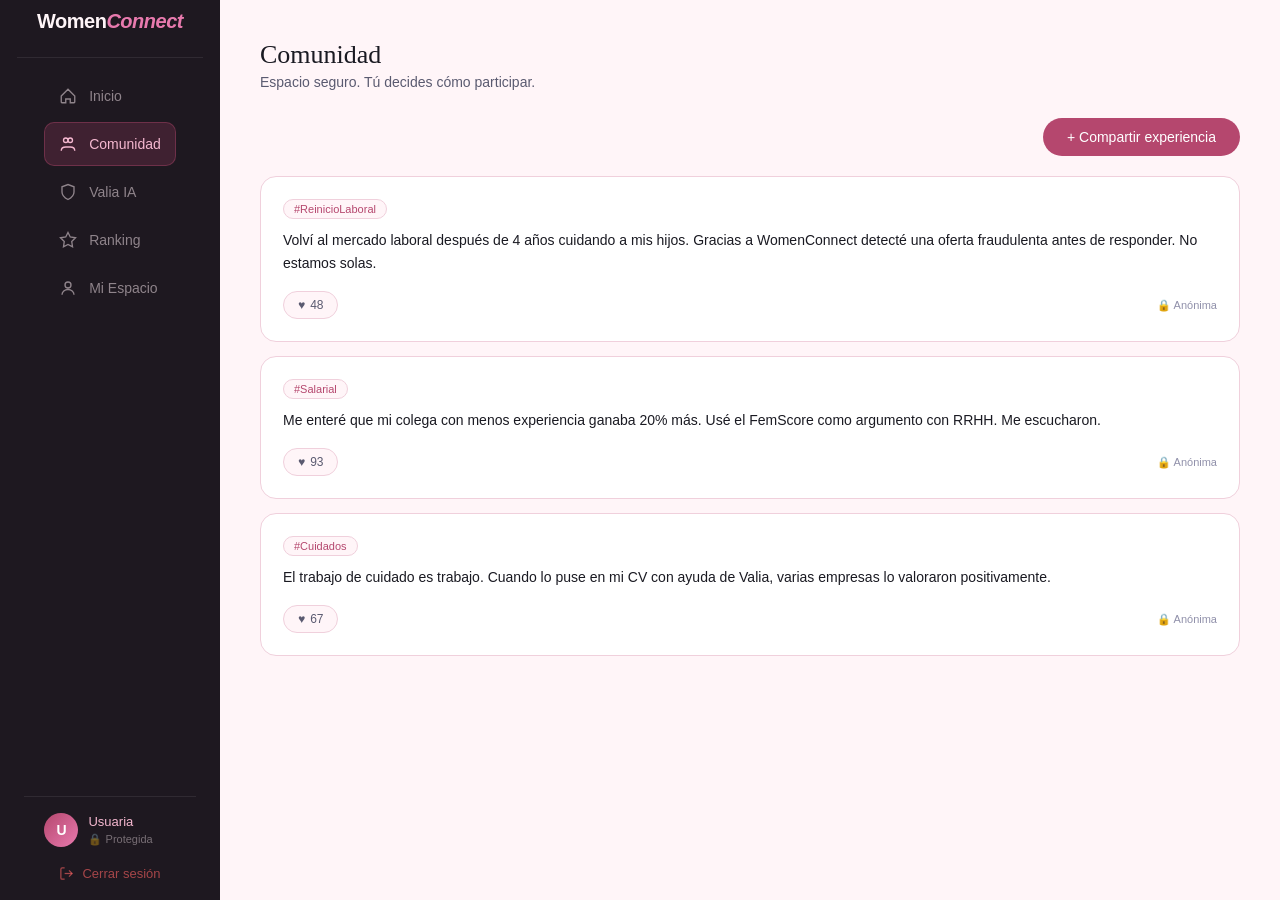
==== community.html @ b3ead6d2 "Uniendo todo" ====
<!DOCTYPE html>
<html lang="es">
<head>
  <meta charset="UTF-8">
  <meta name="viewport" content="width=device-width, initial-scale=1.0">
  <title>WomenConnect — Comunidad</title>
  <link rel="stylesheet" href="css/styles.css">
  <link rel="stylesheet" href="css/community.css">
</head>
<body>

  <div class="topbar">
    <div class="topbar-logo">Women<em>Connect</em></div>
    <button class="btn-menu" onclick="abrirMenu()">
      <svg width="22" height="22" viewBox="0 0 24 24" fill="none" stroke="currentColor" stroke-width="2">
        <line x1="3" y1="6" x2="21" y2="6"/><line x1="3" y1="12" x2="21" y2="12"/><line x1="3" y1="18" x2="21" y2="18"/>
      </svg>
    </button>
  </div>

  <div class="menu-movil" id="menu-movil">
    <nav>
      <a href="home.html" class="nav-link"><svg width="20" height="20" viewBox="0 0 24 24" fill="none" stroke="currentColor" stroke-width="1.8"><path d="M3 12L12 3L21 12V20a1 1 0 0 1-1 1h-5v-5H9v5H4a1 1 0 0 1-1-1V12z"/></svg>Inicio</a>
      <a href="community.html" class="nav-link activo"><svg width="20" height="20" viewBox="0 0 24 24" fill="none" stroke="currentColor" stroke-width="1.8"><circle cx="9" cy="7" r="3"/><circle cx="15" cy="7" r="3"/><path d="M3 21c0-3 2.7-5 6-5h6c3.3 0 6 2 6 5"/></svg>Comunidad</a>
      <a href="valia.html" class="nav-link"><svg width="20" height="20" viewBox="0 0 24 24" fill="none" stroke="currentColor" stroke-width="1.8"><path d="M12 22s8-4 8-10V5l-8-3-8 3v7c0 6 8 10 8 10z"/></svg>Valia IA</a>
      <a href="ranking.html" class="nav-link"><svg width="20" height="20" viewBox="0 0 24 24" fill="none" stroke="currentColor" stroke-width="1.8"><path d="M12 2l3 6 7 1-5 5 1 7-6-3-6 3 1-7-5-5 7-1z"/></svg>Ranking</a>
      <a href="profile.html" class="nav-link"><svg width="20" height="20" viewBox="0 0 24 24" fill="none" stroke="currentColor" stroke-width="1.8"><circle cx="12" cy="8" r="4"/><path d="M4 21c0-4 3.6-7 8-7s8 3 8 7"/></svg>Mi Espacio</a>
      <a href="index.html" class="btn-salir" style="text-decoration: none;">
        <svg width="15" height="15" viewBox="0 0 24 24" fill="none" stroke="currentColor" stroke-width="2"><path d="M9 21H5a2 2 0 0 1-2-2V5a2 2 0 0 1 2-2h4"/><polyline points="16 17 21 12 16 7"/><line x1="21" y1="12" x2="9" y2="12"/></svg>
        Cerrar sesión
      </a>
    </nav>
  </div>

  <div class="layout">
    <aside class="sidebar">
      <div class="sidebar-logo"><span>Women<em>Connect</em></span></div>
      <nav>
        <a href="home.html" class="nav-link"><svg viewBox="0 0 24 24" fill="none" stroke="currentColor" stroke-width="1.8"><path d="M3 12L12 3L21 12V20a1 1 0 0 1-1 1h-5v-5H9v5H4a1 1 0 0 1-1-1V12z"/></svg>Inicio</a>
        <a href="community.html" class="nav-link activo"><svg viewBox="0 0 24 24" fill="none" stroke="currentColor" stroke-width="1.8"><circle cx="9" cy="7" r="3"/><circle cx="15" cy="7" r="3"/><path d="M3 21c0-3 2.7-5 6-5h6c3.3 0 6 2 6 5"/></svg>Comunidad</a>
        <a href="valia.html" class="nav-link"><svg viewBox="0 0 24 24" fill="none" stroke="currentColor" stroke-width="1.8"><path d="M12 22s8-4 8-10V5l-8-3-8 3v7c0 6 8 10 8 10z"/></svg>Valia IA</a>
        <a href="ranking.html" class="nav-link"><svg viewBox="0 0 24 24" fill="none" stroke="currentColor" stroke-width="1.8"><path d="M12 2l3 6 7 1-5 5 1 7-6-3-6 3 1-7-5-5 7-1z"/></svg>Ranking</a>
        <a href="profile.html" class="nav-link"><svg viewBox="0 0 24 24" fill="none" stroke="currentColor" stroke-width="1.8"><circle cx="12" cy="8" r="4"/><path d="M4 21c0-4 3.6-7 8-7s8 3 8 7"/></svg>Mi Espacio</a>
      </nav>
      <div class="sidebar-footer">
        <div class="sidebar-usuario">
          <div class="avatar" id="avatar-letra">U</div>
          <div class="usuario-info"><span id="nombre-usuario">Usuaria</span><small>🔒 Protegida</small></div>
        </div>
        <a href="index.html" class="btn-salir" style="text-decoration: none;">
          <svg width="15" height="15" viewBox="0 0 24 24" fill="none" stroke="currentColor" stroke-width="2"><path d="M9 21H5a2 2 0 0 1-2-2V5a2 2 0 0 1 2-2h4"/><polyline points="16 17 21 12 16 7"/><line x1="21" y1="12" x2="9" y2="12"/></svg>
          Cerrar sesión
         </a>
      </div>
    </aside>

    <main class="contenido animar">
      <div class="main-container">
        <div class="pagina-titulo">
          <h1>Comunidad</h1>
          <p>Espacio seguro. Tú decides cómo participar.</p>
        </div>

        <div class="post-actions">
          <button class="btn-principal" onclick="abrirModal('modal-publicar')">
            + Compartir experiencia
          </button>
        </div>

    <!-- FEED DE POSTS -->
      <div id="feed">

        <div class="post">
          <span class="badge">#ReinicioLaboral</span>
          <p class="post-texto">Volví al mercado laboral después de 4 años cuidando a mis hijos. Gracias a WomenConnect detecté una oferta fraudulenta antes de responder. No estamos solas.</p>
          <div class="post-pie">
            <div class="post-reacciones">
              <button class="btn-reaccion" id="like-1" onclick="darLike('1')">
                ♥ <span id="contador-1">48</span>
              </button>
            </div>
            <span class="anon-label">🔒 Anónima</span>
          </div>
        </div>

        <div class="post">
          <span class="badge">#Salarial</span>
          <p class="post-texto">Me enteré que mi colega con menos experiencia ganaba 20% más. Usé el FemScore como argumento con RRHH. Me escucharon.</p>
          <div class="post-pie">
            <div class="post-reacciones">
              <button class="btn-reaccion" id="like-2" onclick="darLike('2')">
                ♥ <span id="contador-2">93</span>
              </button>
            </div>
            <span class="anon-label">🔒 Anónima</span>
          </div>
        </div>

        <div class="post">
          <span class="badge">#Cuidados</span>
          <p class="post-texto">El trabajo de cuidado es trabajo. Cuando lo puse en mi CV con ayuda de Valia, varias empresas lo valoraron positivamente.</p>
          <div class="post-pie">
            <div class="post-reacciones">
              <button class="btn-reaccion" id="like-3" onclick="darLike('3')">
                ♥ <span id="contador-3">67</span>
              </button>
            </div>
            <span class="anon-label">🔒 Anónima</span>
          </div>
        </div>

      </div><!-- /feed -->
      </div>
    </main>
  </div>

  <div class="modal-fondo" id="modal-publicar">
    <div class="modal-caja">
      <div class="modal-titulo">Compartir experiencia</div>
      <label class="campo-label">Etiqueta</label>
      <div class="tag-selector">
        <button class="btn-tag" onclick="seleccionarEtiqueta(this)">#ReinicioLaboral</button>
        <button class="btn-tag" onclick="seleccionarEtiqueta(this)">#Salarial</button>
        <button class="btn-tag" onclick="seleccionarEtiqueta(this)">#Cuidados</button>
        <button class="btn-tag" onclick="seleccionarEtiqueta(this)">#PrimerEmpleo</button>
      </div>

      <label class="campo-label">Tu experiencia</label>
      <textarea class="campo-textarea" id="texto-post" placeholder="Escribe tu experiencia aquí..."></textarea>
      <p class="privacy-note">🔒 Tu publicación será completamente anónima.</p>

      <button class="btn-principal full-width" onclick="publicarPost()">Publicar</button>
      <button class="btn-cancelar" onclick="cerrarModal('modal-publicar')">Cancelar</button>
    </div>
  </div>

  <div id="toast"></div>
  <script src="js/main.js"></script>
  <script src="js/community.js"></script>
</body>
</html>
---- css/styles.css ----
/* =============================================
   WomenConnect — styles.css
   CSS compartido por todas las páginas
   ============================================= */

/* ---------- VARIABLES DE COLOR ---------- */
:root {
  --rosa-claro:    #FFF5F8;
  --rosa-suave:    #F5B8D0;
  --rosa-medio:    #E87AAE;
  --rosa-fuerte:   #B5476E;
  --rosa-oscuro:   #8C2E52;

  --fondo:         #FFF5F8;
  --blanco:        #FFFFFF;
  --borde:         #F0D0DC;
  --borde-fuerte:  #E0A0BC;

  --texto:         #1A1A22;
  --texto-gris:    #5A5A70;
  --texto-muted:   #9090AA;

  --sidebar-fondo: #1E1820;
  --card-oscura:   #2A2030;

  --verde:         #1A9E6A;
  --verde-fondo:   #E8F7F0;
  --amarillo:      #C47F1A;
  --rojo:          #C83050;
  --rojo-fondo:    #FDE8EC;

  --radio:         16px;
  --radio-sm:      10px;
  --sombra:        0 2px 12px rgba(181,71,110,0.10);
  --transicion:    all 0.25s ease;
}

/* ---------- RESET BÁSICO ---------- */
* {
  margin: 0;
  padding: 0;
  box-sizing: border-box;
}

body {
  font-family: 'Segoe UI', Arial, sans-serif;
  background: var(--fondo);
  color: var(--texto);
  min-height: 100vh;
}

a {
  text-decoration: none;
  color: inherit;
}

button {
  cursor: pointer;
  font-family: inherit;
}

/* ---------- LAYOUT PRINCIPAL (sidebar + contenido) ---------- */
.layout {
  display: flex;
  min-height: 100vh;
}

/* ---------- SIDEBAR ---------- */
.sidebar {
  width: 220px;
  background: var(--sidebar-fondo);
  display: flex;
  flex-direction: column;
  padding: 24px 0;
  position: fixed;
  top: 0;
  left: 0;
  height: 100vh;
  z-index: 100;
}

.sidebar-logo {
  padding: 0 20px 24px 20px;
  border-bottom: 1px solid rgba(255,255,255,0.08);
  margin-bottom: 16px;
}

.sidebar-logo span {
  font-size: 20px;
  font-weight: 700;
  color: #FFF5F8;
  letter-spacing: -0.5px;
}

.sidebar-logo span em {
  color: var(--rosa-medio);
  font-style: italic;
}

.sidebar nav {
  flex: 1;
  display: flex;
  flex-direction: column;
  gap: 4px;
  padding: 0 12px;
}

.nav-link {
  display: flex;
  align-items: center;
  gap: 12px;
  padding: 12px 14px;
  border-radius: var(--radio-sm);
  color: rgba(255,240,245,0.5);
  font-size: 14px;
  font-weight: 500;
  transition: var(--transicion);
  border: 1px solid transparent;
}

.nav-link:hover {
  background: rgba(255,255,255,0.07);
  color: rgba(255,240,245,0.9);
}

.nav-link.activo {
  background: rgba(181,71,110,0.22);
  border-color: rgba(181,71,110,0.4);
  color: var(--rosa-suave);
}

.nav-link svg {
  width: 18px;
  height: 18px;
  flex-shrink: 0;
}

.sidebar-footer {
  padding: 16px 20px 0 20px;
  border-top: 1px solid rgba(255,255,255,0.08);
  margin-top: 16px;
}

.sidebar-usuario {
  display: flex;
  align-items: center;
  gap: 10px;
}

.avatar {
  width: 34px;
  height: 34px;
  border-radius: 50%;
  background: linear-gradient(135deg, var(--rosa-fuerte), var(--rosa-medio));
  display: flex;
  align-items: center;
  justify-content: center;
  font-size: 14px;
  font-weight: 700;
  color: white;
  flex-shrink: 0;
}

.usuario-info span {
  display: block;
  font-size: 13px;
  font-weight: 500;
  color: var(--rosa-suave);
}

.usuario-info small {
  font-size: 11px;
  color: rgba(255,240,245,0.4);
}

.btn-salir {
  display: flex;
  align-items: center;
  gap: 8px;
  margin-top: 10px;
  padding: 8px 14px;
  border-radius: var(--radio-sm);
  background: none;
  border: 1px solid transparent;
  color: rgba(255,100,100,0.6);
  font-size: 13px;
  width: 100%;
  transition: var(--transicion);
}

.btn-salir:hover {
  background: rgba(255,100,100,0.1);
  border-color: rgba(255,100,100,0.3);
}

/* ---------- CONTENIDO PRINCIPAL ---------- */
.contenido {
  margin-left: 220px; /* Ancho de tu sidebar */
  flex: 1;
  padding: 40px;
  width: calc(100% - 220px); /* Asegura que ocupe el resto del ancho */
  max-width: 1200px; /* Aumentamos el límite para que respire mejor */
  margin-right: auto; /* Centra el bloque si la pantalla es gigante */
}

/* ---------- TOPBAR (barra de arriba en móvil) ---------- */
.topbar {
  display: none;
  position: fixed;
  top: 0;
  left: 0;
  right: 0;
  height: 56px;
  background: var(--blanco);
  border-bottom: 1px solid var(--borde);
  align-items: center;
  justify-content: space-between;
  padding: 0 16px;
  z-index: 200;
}

/* --- Estilo Simplificado del Logo --- */

/* --- Arreglo para que el logo no se ensanche en PC --- */
/* Estilo simple para el logo */
/* --- ESTILO DE LOGO SIMPLIFICADO Y CENTRADO (SIN IMPORANT) --- */

/* 1. Ajuste del contenedor padre (Sidebar) */
.sidebar {
    /* Aseguramos que el sidebar no tenga un padding que asfixie al logo */
    padding: 10px ; 
    display: flex;
    flex-direction: column;
    align-items: center; /* Esto ayuda a centrar todo el contenido */
}

/* Una sola orden para agrandar el logo sin que se deforme */
.sidebar img {
    width: 180px ; /* Cámbialo a 250px si lo quieres más grande aún */
    height: auto ;  /* Mantiene la forma perfecta */
    margin: 0 auto 30px auto; 
    display: block;
}

/* 2. Imagen de la Topbar (Menú móvil) */
.topbar-logo img {
    height: 35px; 
    width: auto;
    display: block;
    margin: 0 auto;
}


.btn-menu {
  background: none;
  border: none;
  padding: 6px;
  color: var(--texto-gris);
}

/* ---------- MENÚ MÓVIL (se muestra cuando se abre) ---------- */
.menu-movil {
  display: none;
  position: fixed;
  top: 56px;
  left: 0;
  right: 0;
  bottom: 0;
  background: var(--sidebar-fondo);
  z-index: 150;
  padding: 20px 16px;
  flex-direction: column;
  gap: 8px;
}

.menu-movil.abierto {
  display: flex;
}

/* ---------- TÍTULO DE PÁGINA ---------- */
.pagina-titulo {
  margin-bottom: 28px;
}

.pagina-titulo h1 {
  font-size: 26px;
  font-weight: 400;
  color: var(--texto);
  font-family: Georgia, serif;
  margin-bottom: 4px;
}

.pagina-titulo h1 em {
  font-style: italic;
  color: var(--rosa-fuerte);
}

.pagina-titulo p {
  font-size: 14px;
  color: var(--texto-gris);
}

/* ---------- BOTONES ---------- */
.btn-principal {
  background: var(--rosa-fuerte);
  color: white;
  border: none;
  border-radius: 50px;
  padding: 11px 24px;
  font-size: 14px;
  font-weight: 500;
  display: inline-flex;
  align-items: center;
  gap: 8px;
  transition: var(--transicion);
}

.btn-principal:hover {
  background: var(--rosa-medio);
  box-shadow: 0 4px 16px rgba(181,71,110,0.3);
}

.btn-outline {
  background: white;
  color: var(--rosa-fuerte);
  border: 1.5px solid var(--rosa-fuerte);
  border-radius: 50px;
  padding: 10px 22px;
  font-size: 14px;
  transition: var(--transicion);
}

.btn-outline:hover {
  background: var(--rosa-fuerte);
  color: white;
}

/* ---------- CARDS ---------- */
.card {
  background: var(--blanco);
  border: 1px solid var(--borde);
  border-radius: var(--radio);
  padding: 22px;
  transition: var(--transicion);
}

.card:hover {
  border-color: var(--borde-fuerte);
  box-shadow: var(--sombra);
}

/* ---------- CARD HÉROE (oscura) ---------- */
.card-hero {
  background: linear-gradient(135deg, var(--rosa-oscuro), var(--card-oscura));
  border-radius: var(--radio);
  padding: 36px;
  margin-bottom: 28px;
  color: white;
  position: relative;
  overflow: hidden;
}

.card-hero h2 {
  font-family: Georgia, serif;
  font-size: 26px;
  font-weight: 300;
  line-height: 1.3;
  margin-bottom: 10px;
  color: #FFF5F8;
}

.card-hero h2 strong {
  font-weight: 700;
  color: var(--rosa-suave);
}

.card-hero p {
  font-size: 14px;
  color: rgba(255,240,245,0.6);
  margin-bottom: 24px;
}

.hero-botones {
  display: flex;
  gap: 12px;
  flex-wrap: wrap;
}

.btn-hero {
  background: var(--rosa-fuerte);
  color: white;
  border: none;
  border-radius: 50px;
  padding: 12px 24px;
  font-size: 14px;
  font-weight: 500;
  display: inline-flex;
  align-items: center;
  gap: 8px;
  transition: var(--transicion);
}

.btn-hero:hover {
  background: var(--rosa-medio);
}

.btn-hero-outline {
  background: transparent;
  color: rgba(255,240,245,0.8);
  border: 1px solid rgba(255,240,245,0.3);
  border-radius: 50px;
  padding: 12px 24px;
  font-size: 14px;
  transition: var(--transicion);
}

.btn-hero-outline:hover {
  background: rgba(255,255,255,0.1);
}

/* ---------- GRILLAS ---------- */
.grid-2 {
  display: grid;
  grid-template-columns: 1fr 1fr;
  gap: 16px;
}

.grid-3 {
  display: grid;
  grid-template-columns: 1fr 1fr 1fr;
  gap: 16px;
}

/* ---------- BADGE / ETIQUETA ---------- */
.badge {
  display: inline-block;
  background: var(--rosa-claro);
  color: var(--rosa-fuerte);
  border: 1px solid var(--borde);
  font-size: 11px;
  font-weight: 500;
  padding: 3px 10px;
  border-radius: 50px;
  margin-bottom: 10px;
}

/* ---------- POSTS DE COMUNIDAD ---------- */
.post {
  background: var(--blanco);
  border: 1px solid var(--borde);
  border-radius: var(--radio);
  padding: 22px;
  margin-bottom: 14px;
  transition: var(--transicion);
}

.post:hover {
  border-color: var(--borde-fuerte);
  box-shadow: var(--sombra);
}

.post-texto {
  font-size: 14px;
  color: var(--texto);
  line-height: 1.65;
  margin-bottom: 16px;
}

.post-pie {
  display: flex;
  justify-content: space-between;
  align-items: center;
  flex-wrap: wrap;
  gap: 8px;
}

.post-reacciones {
  display: flex;
  gap: 8px;
}

.btn-reaccion {
  display: flex;
  align-items: center;
  gap: 5px;
  font-size: 12px;
  color: var(--texto-gris);
  background: var(--rosa-claro);
  border: 1px solid var(--borde);
  border-radius: 50px;
  padding: 6px 14px;
  transition: var(--transicion);
}

.btn-reaccion:hover {
  background: var(--rosa-suave);
  border-color: var(--borde-fuerte);
}

.btn-reaccion.liked {
  background: var(--rosa-suave);
  border-color: var(--rosa-fuerte);
  color: var(--rosa-oscuro);
}

.anon-label {
  font-size: 11px;
  color: var(--texto-muted);
}

/* ---------- EMPRESA CARD ---------- */
.empresa-card {
  background: var(--blanco);
  border: 1px solid var(--borde);
  border-radius: var(--radio);
  padding: 20px 24px;
  margin-bottom: 12px;
  display: flex;
  align-items: center;
  justify-content: space-between;
  gap: 16px;
  cursor: pointer;
  transition: var(--transicion);
  text-decoration: none;
  color: inherit;
}

.empresa-card:hover {
  border-color: var(--borde-fuerte);
  background: var(--rosa-claro);
  box-shadow: var(--sombra);
}

.empresa-nombre {
  font-size: 16px;
  font-weight: 500;
  color: var(--texto);
  margin-bottom: 3px;
}

.empresa-sector {
  font-size: 12px;
  color: var(--texto-muted);
  margin-bottom: 8px;
}

.empresa-pills {
  display: flex;
  gap: 6px;
  flex-wrap: wrap;
}

.pill {
  background: var(--rosa-claro);
  border: 1px solid var(--borde);
  border-radius: 50px;
  padding: 3px 10px;
  font-size: 11px;
  color: var(--texto-gris);
}

.femscore {
  text-align: right;
  flex-shrink: 0;
}

.femscore-numero {
  font-family: Georgia, serif;
  font-size: 36px;
  font-weight: 300;
  line-height: 1;
}

.femscore-label {
  font-size: 9px;
  font-weight: 700;
  letter-spacing: 1px;
  text-transform: uppercase;
  margin-top: 2px;
}

.score-alto .femscore-numero,
.score-alto .femscore-label { color: var(--verde); }

.score-medio .femscore-numero,
.score-medio .femscore-label { color: var(--amarillo); }

.score-bajo .femscore-numero,
.score-bajo .femscore-label { color: var(--rojo); }

/* ---------- MI ESPACIO ---------- */
.mini-item {
  background: var(--blanco);
  border: 1px solid var(--borde);
  border-radius: var(--radio-sm);
  padding: 14px 16px;
  margin-bottom: 8px;
  display: flex;
  align-items: center;
  justify-content: space-between;
  cursor: pointer;
  transition: var(--transicion);
}

.mini-item:hover {
  border-color: var(--borde-fuerte);
  background: var(--rosa-claro);
}

.mini-item-izq {
  display: flex;
  align-items: center;
  gap: 12px;
}

.mini-icono {
  width: 36px;
  height: 36px;
  border-radius: 10px;
  background: var(--rosa-claro);
  display: flex;
  align-items: center;
  justify-content: center;
  font-size: 16px;
  flex-shrink: 0;
}

.mini-titulo {
  font-size: 14px;
  font-weight: 400;
  color: var(--texto);
}

.mini-sub {
  font-size: 12px;
  color: var(--texto-muted);
  margin-top: 2px;
}

.seccion-titulo {
  font-size: 14px;
  font-weight: 600;
  color: var(--texto);
  margin-bottom: 12px;
  margin-top: 24px;
}

/* ---------- TOAST (notificación) ---------- */
#toast {
  position: fixed;
  bottom: 28px;
  left: 50%;
  transform: translateX(-50%) translateY(10px);
  background: var(--sidebar-fondo);
  color: #FFF0F5;
  padding: 12px 24px;
  border-radius: 50px;
  font-size: 13px;
  opacity: 0;
  transition: all 0.3s;
  z-index: 9999;
  pointer-events: none;
  white-space: nowrap;
}

/* ---------- MODAL ---------- */
.modal-fondo {
  position: fixed;
  inset: 0;
  background: rgba(140,46,82,0.25);
  backdrop-filter: blur(6px);
  z-index: 500;
  display: flex;
  align-items: flex-end;
  justify-content: center;
  opacity: 0;
  pointer-events: none;
  transition: opacity 0.3s;
}

.modal-fondo.abierto {
  opacity: 1;
  pointer-events: all;
}

.modal-caja {
  background: var(--blanco);
  border-radius: var(--radio) var(--radio) 0 0;
  border-top: 3px solid var(--rosa-fuerte);
  padding: 28px;
  width: 100%;
  max-width: 500px;
  max-height: 80vh;
  overflow-y: auto;
  transform: translateY(20px);
  transition: transform 0.3s;
}

.modal-fondo.abierto .modal-caja {
  transform: translateY(0);
}

.modal-titulo {
  font-family: Georgia, serif;
  font-size: 20px;
  font-weight: 400;
  margin-bottom: 20px;
  color: var(--texto);
}

.campo-label {
  display: block;
  font-size: 12px;
  font-weight: 500;
  color: var(--texto-gris);
  margin-bottom: 6px;
  letter-spacing: 0.3px;
}

.campo-input,
.campo-textarea {
  width: 100%;
  background: var(--rosa-claro);
  border: 1.5px solid var(--borde);
  border-radius: var(--radio-sm);
  padding: 12px 16px;
  font-size: 14px;
  font-family: inherit;
  color: var(--texto);
  outline: none;
  transition: var(--transicion);
  margin-bottom: 16px;
}

.campo-input:focus,
.campo-textarea:focus {
  border-color: var(--rosa-fuerte);
  box-shadow: 0 0 0 3px rgba(181,71,110,0.1);
  background: white;
}

.campo-textarea {
  resize: vertical;
  min-height: 90px;
}

/* ---------- ANIMACIÓN ENTRADA ---------- */
@keyframes entrar {
  from { opacity: 0; transform: translateY(14px); }
  to   { opacity: 1; transform: translateY(0); }
}

.animar {
  animation: entrar 0.3s ease;
}

/* =============================================
   RESPONSIVE — @media queries
   ============================================= */

/* Tablet (menos de 900px) */
@media (max-width: 900px) {
  .grid-3 {
    grid-template-columns: 1fr 1fr;
  }

  .contenido {
    padding: 24px 20px;
  }
}

/* Móvil (menos de 700px) */
@media (max-width: 700px) {
  /* Ocultar sidebar en móvil */
  .sidebar {
    display: none;
  }

  /* Mostrar topbar en móvil */
  .topbar {
    display: flex;
  }

  /* El contenido empieza debajo del topbar */
  .contenido {
    margin-left: 0;
    padding: 80px 16px 24px 16px;
    max-width: 100%;
  }

  /* Grillas en 1 columna */
  .grid-2 {
    grid-template-columns: 1fr;
  }

  .grid-3 {
    grid-template-columns: 1fr;
  }

  /* Card héroe más compacta */
  .card-hero {
    padding: 24px 20px;
  }

  .card-hero h2 {
    font-size: 22px;
  }

  /* Botones del héroe en columna */
  .hero-botones {
    flex-direction: column;
  }

  .btn-hero,
  .btn-hero-outline {
    width: 100%;
    justify-content: center;
    text-align: center;
  }

  /* Empresa card en móvil */
  .empresa-card {
    flex-direction: column;
    align-items: flex-start;
  }

  .femscore {
    align-self: flex-start;
  }

  /* Título de página */
  .pagina-titulo h1 {
    font-size: 22px;
  }
}
---- css/community.css ----
/* css/community.css */
.post-actions {
  display: flex; 
  justify-content: flex-end; 
  margin-bottom: 20px;
}

.tag-selector {
  display: flex;
  gap: 8px;
  flex-wrap: wrap;
  margin-bottom: 16px;
}

.btn-tag {
  background: white;
  color: var(--rosa-fuerte);
  border: 1.5px solid var(--rosa-fuerte);
  border-radius: 50px;
  padding: 5px 14px;
  font-size: 12px;
  transition: var(--transicion);
}

.privacy-note {
  font-size: 12px;
  color: var(--verde);
  margin-bottom: 16px;
}

.full-width {
  width: 100%;
}

.btn-cancelar {
  display: block;
  margin: 12px auto 0;
  background: none;
  border: none;
  color: var(--texto-muted);
  font-size: 13px;
}
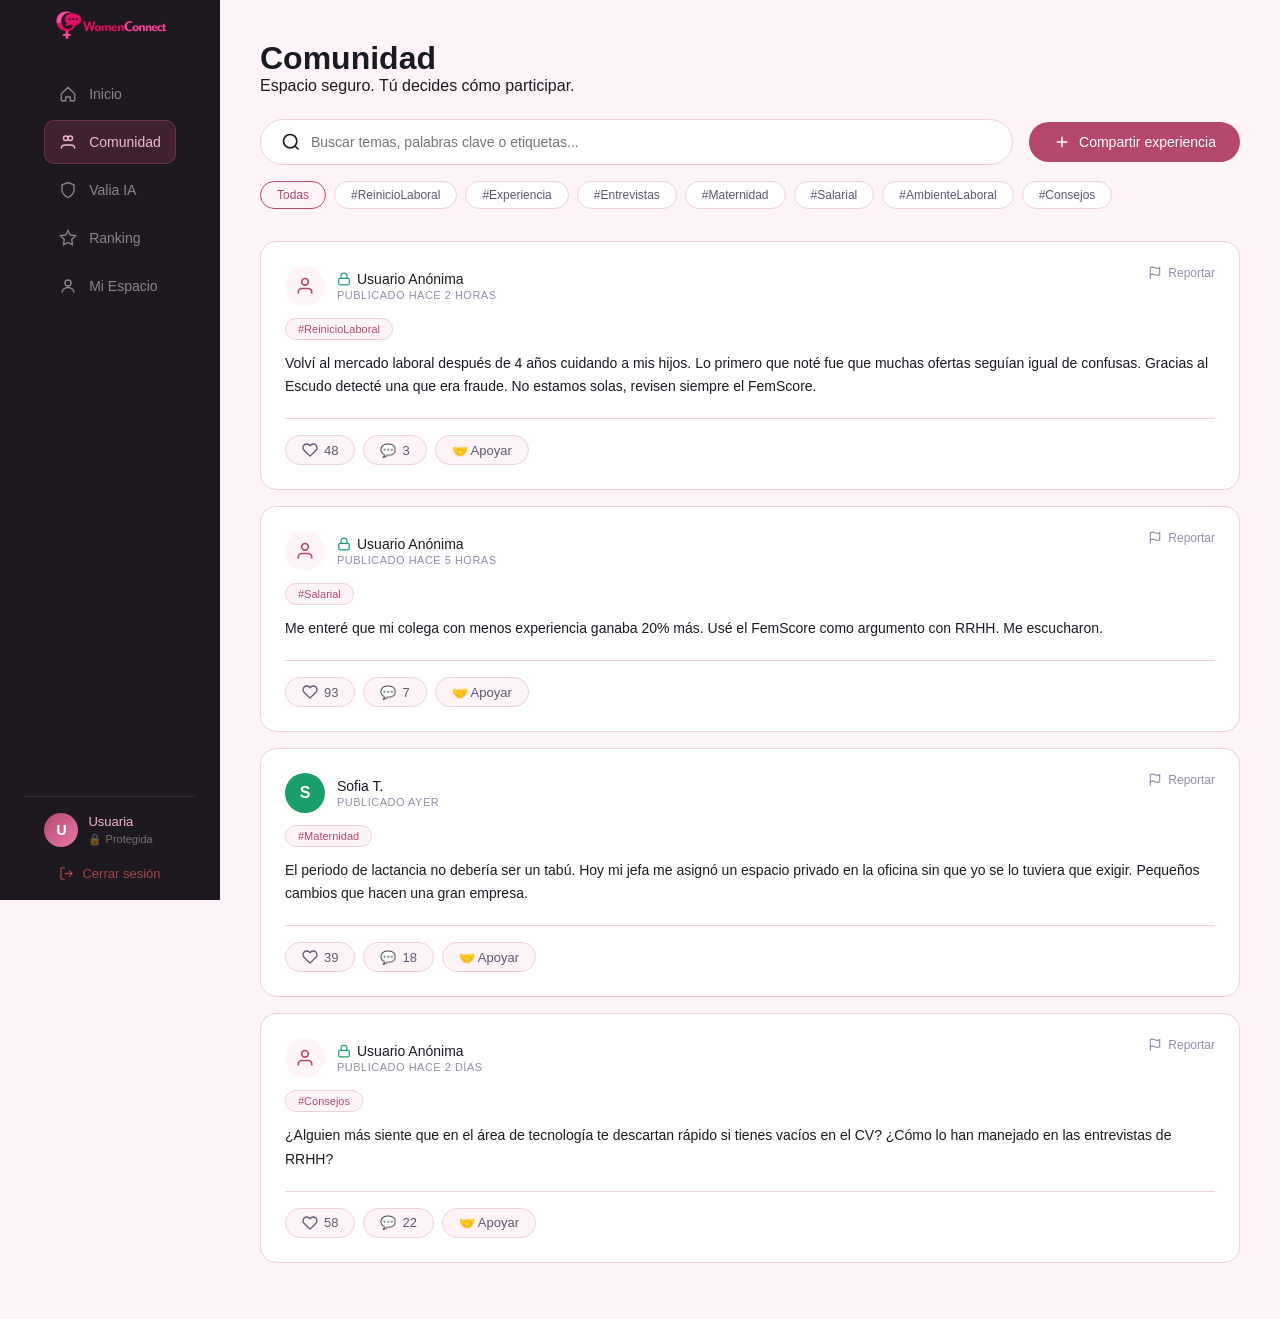
==== commit f7bb5533: "integrado parte Comunidad y Ranking" ====
--- a/community.html
+++ b/community.html
@@ -9,128 +9,361 @@
 </head>
 <body>
 
-  <div class="topbar">
-    <div class="topbar-logo">Women<em>Connect</em></div>
-    <button class="btn-menu" onclick="abrirMenu()">
-      <svg width="22" height="22" viewBox="0 0 24 24" fill="none" stroke="currentColor" stroke-width="2">
-        <line x1="3" y1="6" x2="21" y2="6"/><line x1="3" y1="12" x2="21" y2="12"/><line x1="3" y1="18" x2="21" y2="18"/>
-      </svg>
-    </button>
+  <!-- TOPBAR MÓVIL -->
+<div class="topbar">
+  <div class="topbar-logo">
+  <img src="assets/WomenConnect-logo.png" alt="WomenConnect Logo" style="height: 32px; width: auto; display: block;">
   </div>
-
-  <div class="menu-movil" id="menu-movil">
+  <button class="btn-menu" onclick="abrirMenu()">
+    <svg width="22" height="22" viewBox="0 0 24 24" fill="none" stroke="currentColor" stroke-width="2">
+      <line x1="3" y1="6" x2="21" y2="6"/><line x1="3" y1="12" x2="21" y2="12"/><line x1="3" y1="18" x2="21" y2="18"/>
+    </svg>
+  </button>
+</div>
+
+<div class="menu-movil" id="menu-movil">
+  <nav>
+    <a href="home.html" class="nav-link"><svg width="20" height="20" viewBox="0 0 24 24" fill="none" stroke="currentColor" stroke-width="1.8"><path d="M3 12L12 3L21 12V20a1 1 0 0 1-1 1h-5v-5H9v5H4a1 1 0 0 1-1-1V12z"/></svg>Inicio</a>
+    <a href="community.html" class="nav-link activo"><svg width="20" height="20" viewBox="0 0 24 24" fill="none" stroke="currentColor" stroke-width="1.8"><circle cx="9" cy="7" r="3"/><circle cx="15" cy="7" r="3"/><path d="M3 21c0-3 2.7-5 6-5h6c3.3 0 6 2 6 5"/></svg>Comunidad</a>
+    <a href="valia.html" class="nav-link"><svg width="20" height="20" viewBox="0 0 24 24" fill="none" stroke="currentColor" stroke-width="1.8"><path d="M12 22s8-4 8-10V5l-8-3-8 3v7c0 6 8 10 8 10z"/></svg>Valia IA</a>
+    <a href="ranking.html" class="nav-link"><svg width="20" height="20" viewBox="0 0 24 24" fill="none" stroke="currentColor" stroke-width="1.8"><path d="M12 2l3 6 7 1-5 5 1 7-6-3-6 3 1-7-5-5 7-1z"/></svg>Ranking</a>
+    <a href="profile.html" class="nav-link"><svg width="20" height="20" viewBox="0 0 24 24" fill="none" stroke="currentColor" stroke-width="1.8"><circle cx="12" cy="8" r="4"/><path d="M4 21c0-4 3.6-7 8-7s8 3 8 7"/></svg>Mi Espacio</a>
+    <a href="index.html" class="btn-salir" style="text-decoration: none;">
+      <svg width="15" height="15" viewBox="0 0 24 24" fill="none" stroke="currentColor" stroke-width="2"><path d="M9 21H5a2 2 0 0 1-2-2V5a2 2 0 0 1 2-2h4"/><polyline points="16 17 21 12 16 7"/><line x1="21" y1="12" x2="9" y2="12"/></svg>
+        Cerrar sesión
+    </a>
+  </nav>
+</div>
+
+<div class="layout chat-layout">
+  <aside class="sidebar">
+    <img src="assets/WomenConnect-logo.png" alt="WomenConnect Logo" style="height: 32px; width: auto; display: block;">
     <nav>
-      <a href="home.html" class="nav-link"><svg width="20" height="20" viewBox="0 0 24 24" fill="none" stroke="currentColor" stroke-width="1.8"><path d="M3 12L12 3L21 12V20a1 1 0 0 1-1 1h-5v-5H9v5H4a1 1 0 0 1-1-1V12z"/></svg>Inicio</a>
-      <a href="community.html" class="nav-link activo"><svg width="20" height="20" viewBox="0 0 24 24" fill="none" stroke="currentColor" stroke-width="1.8"><circle cx="9" cy="7" r="3"/><circle cx="15" cy="7" r="3"/><path d="M3 21c0-3 2.7-5 6-5h6c3.3 0 6 2 6 5"/></svg>Comunidad</a>
-      <a href="valia.html" class="nav-link"><svg width="20" height="20" viewBox="0 0 24 24" fill="none" stroke="currentColor" stroke-width="1.8"><path d="M12 22s8-4 8-10V5l-8-3-8 3v7c0 6 8 10 8 10z"/></svg>Valia IA</a>
-      <a href="ranking.html" class="nav-link"><svg width="20" height="20" viewBox="0 0 24 24" fill="none" stroke="currentColor" stroke-width="1.8"><path d="M12 2l3 6 7 1-5 5 1 7-6-3-6 3 1-7-5-5 7-1z"/></svg>Ranking</a>
-      <a href="profile.html" class="nav-link"><svg width="20" height="20" viewBox="0 0 24 24" fill="none" stroke="currentColor" stroke-width="1.8"><circle cx="12" cy="8" r="4"/><path d="M4 21c0-4 3.6-7 8-7s8 3 8 7"/></svg>Mi Espacio</a>
-      <a href="index.html" class="btn-salir" style="text-decoration: none;">
+      <a href="home.html" class="nav-link"><svg viewBox="0 0 24 24" fill="none" stroke="currentColor" stroke-width="1.8"><path d="M3 12L12 3L21 12V20a1 1 0 0 1-1 1h-5v-5H9v5H4a1 1 0 0 1-1-1V12z"/></svg>Inicio</a>
+      <a href="community.html" class="nav-link activo"><svg viewBox="0 0 24 24" fill="none" stroke="currentColor" stroke-width="1.8"><circle cx="9" cy="7" r="3"/><circle cx="15" cy="7" r="3"/><path d="M3 21c0-3 2.7-5 6-5h6c3.3 0 6 2 6 5"/></svg>Comunidad</a>
+      <a href="valia.html" class="nav-link"><svg viewBox="0 0 24 24" fill="none" stroke="currentColor" stroke-width="1.8"><path d="M12 22s8-4 8-10V5l-8-3-8 3v7c0 6 8 10 8 10z"/></svg>Valia IA</a>
+      <a href="ranking.html" class="nav-link"><svg viewBox="0 0 24 24" fill="none" stroke="currentColor" stroke-width="1.8"><path d="M12 2l3 6 7 1-5 5 1 7-6-3-6 3 1-7-5-5 7-1z"/></svg>Ranking</a>
+      <a href="profile.html" class="nav-link"><svg viewBox="0 0 24 24" fill="none" stroke="currentColor" stroke-width="1.8"><circle cx="12" cy="8" r="4"/><path d="M4 21c0-4 3.6-7 8-7s8 3 8 7"/></svg>Mi Espacio</a>
+    </nav>
+    <div class="sidebar-footer">
+      <div class="sidebar-usuario">
+        <div class="avatar" id="avatar-letra">U</div>
+        <div class="usuario-info"><span id="nombre-usuario">Usuaria</span><small>🔒 Protegida</small></div>
+      </div>
+        <a href="index.html" class="btn-salir" style="text-decoration: none;">
         <svg width="15" height="15" viewBox="0 0 24 24" fill="none" stroke="currentColor" stroke-width="2"><path d="M9 21H5a2 2 0 0 1-2-2V5a2 2 0 0 1 2-2h4"/><polyline points="16 17 21 12 16 7"/><line x1="21" y1="12" x2="9" y2="12"/></svg>
-        Cerrar sesión
-      </a>
-    </nav>
-  </div>
-
-  <div class="layout">
-    <aside class="sidebar">
-      <div class="sidebar-logo"><span>Women<em>Connect</em></span></div>
-      <nav>
-        <a href="home.html" class="nav-link"><svg viewBox="0 0 24 24" fill="none" stroke="currentColor" stroke-width="1.8"><path d="M3 12L12 3L21 12V20a1 1 0 0 1-1 1h-5v-5H9v5H4a1 1 0 0 1-1-1V12z"/></svg>Inicio</a>
-        <a href="community.html" class="nav-link activo"><svg viewBox="0 0 24 24" fill="none" stroke="currentColor" stroke-width="1.8"><circle cx="9" cy="7" r="3"/><circle cx="15" cy="7" r="3"/><path d="M3 21c0-3 2.7-5 6-5h6c3.3 0 6 2 6 5"/></svg>Comunidad</a>
-        <a href="valia.html" class="nav-link"><svg viewBox="0 0 24 24" fill="none" stroke="currentColor" stroke-width="1.8"><path d="M12 22s8-4 8-10V5l-8-3-8 3v7c0 6 8 10 8 10z"/></svg>Valia IA</a>
-        <a href="ranking.html" class="nav-link"><svg viewBox="0 0 24 24" fill="none" stroke="currentColor" stroke-width="1.8"><path d="M12 2l3 6 7 1-5 5 1 7-6-3-6 3 1-7-5-5 7-1z"/></svg>Ranking</a>
-        <a href="profile.html" class="nav-link"><svg viewBox="0 0 24 24" fill="none" stroke="currentColor" stroke-width="1.8"><circle cx="12" cy="8" r="4"/><path d="M4 21c0-4 3.6-7 8-7s8 3 8 7"/></svg>Mi Espacio</a>
-      </nav>
-      <div class="sidebar-footer">
-        <div class="sidebar-usuario">
-          <div class="avatar" id="avatar-letra">U</div>
-          <div class="usuario-info"><span id="nombre-usuario">Usuaria</span><small>🔒 Protegida</small></div>
-        </div>
-        <a href="index.html" class="btn-salir" style="text-decoration: none;">
-          <svg width="15" height="15" viewBox="0 0 24 24" fill="none" stroke="currentColor" stroke-width="2"><path d="M9 21H5a2 2 0 0 1-2-2V5a2 2 0 0 1 2-2h4"/><polyline points="16 17 21 12 16 7"/><line x1="21" y1="12" x2="9" y2="12"/></svg>
           Cerrar sesión
-         </a>
-      </div>
-    </aside>
-
+        </a>
+    </div>
+  </aside>
+
+    <!-- CONTENIDO PRINCIPAL -->
     <main class="contenido animar">
       <div class="main-container">
-        <div class="pagina-titulo">
-          <h1>Comunidad</h1>
-          <p>Espacio seguro. Tú decides cómo participar.</p>
+
+        <header class="page-header comunidad-header">
+          <h1 class="page-title">Comunidad</h1>
+          <p class="page-sub">Espacio seguro. Tú decides cómo participar.</p>
+        </header>
+
+        <div class="comunidad-actions-wrapper">
+          <div class="comunidad-top-row">
+            <div class="search-bar">
+              <svg width="20" height="20" viewBox="0 0 24 24" fill="none" stroke="currentColor" stroke-width="2">
+                <circle cx="11" cy="11" r="8"/><line x1="21" y1="21" x2="16.65" y2="16.65"/>
+              </svg>
+              <input type="text" placeholder="Buscar temas, palabras clave o etiquetas...">
+            </div>
+            <!-- Ahora abre modal en vez de ir a otra página -->
+            <button class="btn-principal btn-compartir" onclick="abrirModal('modal-experiencia')">
+              <svg width="18" height="18" viewBox="0 0 24 24" fill="none" stroke="currentColor" stroke-width="2">
+                <line x1="12" y1="5" x2="12" y2="19"/><line x1="5" y1="12" x2="19" y2="12"/>
+              </svg>
+              Compartir experiencia
+            </button>
+          </div>
+          <div class="filter-tags">
+            <button class="ftag active" onclick="filtrarTag(this)">Todas</button>
+            <button class="ftag" onclick="filtrarTag(this)">#ReinicioLaboral</button>
+            <button class="ftag" onclick="filtrarTag(this)">#Experiencia</button>
+            <button class="ftag" onclick="filtrarTag(this)">#Entrevistas</button>
+            <button class="ftag" onclick="filtrarTag(this)">#Maternidad</button>
+            <button class="ftag" onclick="filtrarTag(this)">#Salarial</button>
+            <button class="ftag" onclick="filtrarTag(this)">#AmbienteLaboral</button>
+            <button class="ftag" onclick="filtrarTag(this)">#Consejos</button>
+          </div>
         </div>
 
-        <div class="post-actions">
-          <button class="btn-principal" onclick="abrirModal('modal-publicar')">
-            + Compartir experiencia
-          </button>
+        <!-- FEED -->
+        <div id="community-feed">
+
+          <div class="post-card" id="post-1">
+            <div class="post-header">
+              <div class="post-author">
+                <div class="author-avatar">
+                  <svg viewBox="0 0 24 24" fill="none" stroke="currentColor" stroke-width="2"><path d="M20 21v-2a4 4 0 0 0-4-4H8a4 4 0 0 0-4 4v2"/><circle cx="12" cy="7" r="4"/></svg>
+                </div>
+                <div class="author-info">
+                  <div class="author-name">
+                    <svg width="14" height="14" viewBox="0 0 24 24" fill="none" stroke="var(--verde)" stroke-width="2"><rect x="3" y="11" width="18" height="11" rx="2" ry="2"/><path d="M7 11V7a5 5 0 0 1 10 0v4"/></svg>
+                    Usuario Anónima
+                  </div>
+                  <div class="author-time">Publicado hace 2 horas</div>
+                </div>
+              </div>
+              <button class="btn-report" onclick="alert('Post reportado al equipo de moderación')">
+                <svg width="14" height="14" viewBox="0 0 24 24" fill="none" stroke="currentColor" stroke-width="2"><path d="M4 15s1-1 4-1 5 2 8 2 4-1 4-1V3s-1 1-4 1-5-2-8-2-4 1-4 1z"/><line x1="4" y1="22" x2="4" y2="15"/></svg>
+                Reportar
+              </button>
+            </div>
+            <span class="post-tag">#ReinicioLaboral</span>
+            <p class="post-text">Volví al mercado laboral después de 4 años cuidando a mis hijos. Lo primero que noté fue que muchas ofertas seguían igual de confusas. Gracias al Escudo detecté una que era fraude. No estamos solas, revisen siempre el FemScore.</p>
+            <div class="post-footer">
+              <div class="post-reactions">
+                <button class="reaction-btn" onclick="toggleLike(this)">
+                  <svg width="16" height="16" viewBox="0 0 24 24" fill="none" stroke="currentColor" stroke-width="2" stroke-linecap="round" stroke-linejoin="round"><path d="M20.84 4.61a5.5 5.5 0 0 0-7.78 0L12 5.67l-1.06-1.06a5.5 5.5 0 0 0-7.78 7.78l1.06 1.06L12 21.23l7.78-7.78 1.06-1.06a5.5 5.5 0 0 0 0-7.78z"/></svg>
+                  <span>48</span>
+                </button>
+                <button class="reaction-btn" onclick="toggleComments('1')">💬 <span>3</span></button>
+                <!-- Ahora abre modal en vez de ir a otra página -->
+                <button class="reaction-btn" onclick="abrirModal('modal-apoyo')">🤝 Apoyar</button>
+              </div>
+            </div>
+            <div class="comments-section" id="comments-1">
+              <div class="comment-item">
+                <div class="comment-text">Yo pasé por lo mismo. Usé el analizador de ofertas y me salvó de 2 empresas que pedían "inversión inicial".</div>
+                <div class="comment-meta"><span>🔒 Anónima</span>
+                  <span class="comment-like" onclick="toggleCommentLike(this)">
+                    <svg width="14" height="14" viewBox="0 0 24 24" fill="none" stroke="currentColor" stroke-width="2" stroke-linecap="round" stroke-linejoin="round"><path d="M20.84 4.61a5.5 5.5 0 0 0-7.78 0L12 5.67l-1.06-1.06a5.5 5.5 0 0 0-7.78 7.78l1.06 1.06L12 21.23l7.78-7.78 1.06-1.06a5.5 5.5 0 0 0 0-7.78z"/></svg>
+                    <span>12</span>
+                  </span>
+                </div>
+              </div>
+              <div class="comment-item">
+                <div class="comment-text">Es súper difícil volver, pero no imposible. Te recomiendo destacar esas habilidades de organización que ganaste en casa.</div>
+                <div class="comment-meta"><span>👤 Daniela R.</span>
+                  <span class="comment-like" onclick="toggleCommentLike(this)">
+                    <svg width="14" height="14" viewBox="0 0 24 24" fill="none" stroke="currentColor" stroke-width="2" stroke-linecap="round" stroke-linejoin="round"><path d="M20.84 4.61a5.5 5.5 0 0 0-7.78 0L12 5.67l-1.06-1.06a5.5 5.5 0 0 0-7.78 7.78l1.06 1.06L12 21.23l7.78-7.78 1.06-1.06a5.5 5.5 0 0 0 0-7.78z"/></svg>
+                    <span>8</span>
+                  </span>
+                </div>
+              </div>
+              <div class="comment-box-container">
+                <div class="comment-input-wrapper">
+                  <input class="comment-input" type="text" placeholder="Escribe un comentario...">
+                  <button class="btn-send-comment" onclick="enviarComentario(this)">Enviar</button>
+                </div>
+              </div>
+            </div>
+          </div>
+
+          <div class="post-card" id="post-2">
+            <div class="post-header">
+              <div class="post-author">
+                <div class="author-avatar">
+                  <svg viewBox="0 0 24 24" fill="none" stroke="currentColor" stroke-width="2"><path d="M20 21v-2a4 4 0 0 0-4-4H8a4 4 0 0 0-4 4v2"/><circle cx="12" cy="7" r="4"/></svg>
+                </div>
+                <div class="author-info">
+                  <div class="author-name">
+                    <svg width="14" height="14" viewBox="0 0 24 24" fill="none" stroke="var(--verde)" stroke-width="2"><rect x="3" y="11" width="18" height="11" rx="2" ry="2"/><path d="M7 11V7a5 5 0 0 1 10 0v4"/></svg>
+                    Usuario Anónima
+                  </div>
+                  <div class="author-time">Publicado hace 5 horas</div>
+                </div>
+              </div>
+              <button class="btn-report" onclick="alert('Post reportado')">
+                <svg width="14" height="14" viewBox="0 0 24 24" fill="none" stroke="currentColor" stroke-width="2"><path d="M4 15s1-1 4-1 5 2 8 2 4-1 4-1V3s-1 1-4 1-5-2-8-2-4 1-4 1z"/><line x1="4" y1="22" x2="4" y2="15"/></svg>
+                Reportar
+              </button>
+            </div>
+            <span class="post-tag">#Salarial</span>
+            <p class="post-text">Me enteré que mi colega con menos experiencia ganaba 20% más. Usé el FemScore como argumento con RRHH. Me escucharon.</p>
+            <div class="post-footer">
+              <div class="post-reactions">
+                <button class="reaction-btn" onclick="toggleLike(this)">
+                  <svg width="16" height="16" viewBox="0 0 24 24" fill="none" stroke="currentColor" stroke-width="2" stroke-linecap="round" stroke-linejoin="round"><path d="M20.84 4.61a5.5 5.5 0 0 0-7.78 0L12 5.67l-1.06-1.06a5.5 5.5 0 0 0-7.78 7.78l1.06 1.06L12 21.23l7.78-7.78 1.06-1.06a5.5 5.5 0 0 0 0-7.78z"/></svg>
+                  <span>93</span>
+                </button>
+                <button class="reaction-btn" onclick="toggleComments('2')">💬 <span>7</span></button>
+                <button class="reaction-btn" onclick="abrirModal('modal-apoyo')">🤝 Apoyar</button>
+              </div>
+            </div>
+            <div class="comments-section" id="comments-2">
+              <div class="comment-box-container">
+                <div class="comment-input-wrapper">
+                  <input class="comment-input" type="text" placeholder="Escribe un comentario...">
+                  <button class="btn-send-comment" onclick="enviarComentario(this)">Enviar</button>
+                </div>
+              </div>
+            </div>
+          </div>
+
+          <div class="post-card" id="post-3">
+            <div class="post-header">
+              <div class="post-author">
+                <div class="author-avatar" style="background: var(--verde); color: white; font-weight: bold; display:flex; align-items:center; justify-content:center;">S</div>
+                <div class="author-info">
+                  <div class="author-name">Sofia T.</div>
+                  <div class="author-time">Publicado ayer</div>
+                </div>
+              </div>
+              <button class="btn-report" onclick="alert('Post reportado')">
+                <svg width="14" height="14" viewBox="0 0 24 24" fill="none" stroke="currentColor" stroke-width="2"><path d="M4 15s1-1 4-1 5 2 8 2 4-1 4-1V3s-1 1-4 1-5-2-8-2-4 1-4 1z"/><line x1="4" y1="22" x2="4" y2="15"/></svg>
+                Reportar
+              </button>
+            </div>
+            <span class="post-tag">#Maternidad</span>
+            <p class="post-text">El periodo de lactancia no debería ser un tabú. Hoy mi jefa me asignó un espacio privado en la oficina sin que yo se lo tuviera que exigir. Pequeños cambios que hacen una gran empresa.</p>
+            <div class="post-footer">
+              <div class="post-reactions">
+                <button class="reaction-btn" onclick="toggleLike(this)">
+                  <svg width="16" height="16" viewBox="0 0 24 24" fill="none" stroke="currentColor" stroke-width="2" stroke-linecap="round" stroke-linejoin="round"><path d="M20.84 4.61a5.5 5.5 0 0 0-7.78 0L12 5.67l-1.06-1.06a5.5 5.5 0 0 0-7.78 7.78l1.06 1.06L12 21.23l7.78-7.78 1.06-1.06a5.5 5.5 0 0 0 0-7.78z"/></svg>
+                  <span>39</span>
+                </button>
+                <button class="reaction-btn" onclick="toggleComments('3')">💬 <span>18</span></button>
+                <button class="reaction-btn" onclick="abrirModal('modal-apoyo')">🤝 Apoyar</button>
+              </div>
+            </div>
+            <div class="comments-section" id="comments-3">
+              <div class="comment-box-container">
+                <div class="comment-input-wrapper">
+                  <input class="comment-input" type="text" placeholder="Escribe un comentario...">
+                  <button class="btn-send-comment" onclick="enviarComentario(this)">Enviar</button>
+                </div>
+              </div>
+            </div>
+          </div>
+
+          <div class="post-card" id="post-4">
+            <div class="post-header">
+              <div class="post-author">
+                <div class="author-avatar">
+                  <svg viewBox="0 0 24 24" fill="none" stroke="currentColor" stroke-width="2"><path d="M20 21v-2a4 4 0 0 0-4-4H8a4 4 0 0 0-4 4v2"/><circle cx="12" cy="7" r="4"/></svg>
+                </div>
+                <div class="author-info">
+                  <div class="author-name">
+                    <svg width="14" height="14" viewBox="0 0 24 24" fill="none" stroke="var(--verde)" stroke-width="2"><rect x="3" y="11" width="18" height="11" rx="2" ry="2"/><path d="M7 11V7a5 5 0 0 1 10 0v4"/></svg>
+                    Usuario Anónima
+                  </div>
+                  <div class="author-time">Publicado hace 2 días</div>
+                </div>
+              </div>
+              <button class="btn-report" onclick="alert('Post reportado')">
+                <svg width="14" height="14" viewBox="0 0 24 24" fill="none" stroke="currentColor" stroke-width="2"><path d="M4 15s1-1 4-1 5 2 8 2 4-1 4-1V3s-1 1-4 1-5-2-8-2-4 1-4 1z"/><line x1="4" y1="22" x2="4" y2="15"/></svg>
+                Reportar
+              </button>
+            </div>
+            <span class="post-tag">#Consejos</span>
+            <p class="post-text">¿Alguien más siente que en el área de tecnología te descartan rápido si tienes vacíos en el CV? ¿Cómo lo han manejado en las entrevistas de RRHH?</p>
+            <div class="post-footer">
+              <div class="post-reactions">
+                <button class="reaction-btn" onclick="toggleLike(this)">
+                  <svg width="16" height="16" viewBox="0 0 24 24" fill="none" stroke="currentColor" stroke-width="2" stroke-linecap="round" stroke-linejoin="round"><path d="M20.84 4.61a5.5 5.5 0 0 0-7.78 0L12 5.67l-1.06-1.06a5.5 5.5 0 0 0-7.78 7.78l1.06 1.06L12 21.23l7.78-7.78 1.06-1.06a5.5 5.5 0 0 0 0-7.78z"/></svg>
+                  <span>58</span>
+                </button>
+                <button class="reaction-btn" onclick="toggleComments('4')">💬 <span>22</span></button>
+                <button class="reaction-btn" onclick="abrirModal('modal-apoyo')">🤝 Apoyar</button>
+              </div>
+            </div>
+            <div class="comments-section" id="comments-4">
+              <div class="comment-box-container">
+                <div class="comment-input-wrapper">
+                  <input class="comment-input" type="text" placeholder="Escribe un comentario...">
+                  <button class="btn-send-comment" onclick="enviarComentario(this)">Enviar</button>
+                </div>
+              </div>
+            </div>
+          </div>
+
+        </div><!-- /feed -->
+      </div>
+    </main>
+  </div><!-- /layout -->
+
+
+  <!-- ================================================
+       MODAL: COMPARTIR EXPERIENCIA (antes formulario-experiencia.html)
+       ================================================ -->
+  <div class="modal-fondo" id="modal-experiencia">
+    <div class="modal-caja modal-grande">
+      <button class="modal-cerrar" onclick="cerrarModal('modal-experiencia')">
+        <svg width="20" height="20" viewBox="0 0 24 24" fill="none" stroke="currentColor" stroke-width="2"><line x1="18" y1="6" x2="6" y2="18"/><line x1="6" y1="6" x2="18" y2="18"/></svg>
+      </button>
+      <div class="modal-badge">
+        <svg width="13" height="13" viewBox="0 0 24 24" fill="none" stroke="currentColor" stroke-width="2"><path d="M12 22s8-4 8-10V5l-8-3-8 3v7c0 6 8 10 8 10z"/></svg>
+        Comunidad Segura
+      </div>
+      <div class="modal-titulo">Compartir experiencia</div>
+
+      <label class="campo-label">Selecciona una etiqueta</label>
+      <div class="tag-selector">
+        <button class="btn-tag activo-tag" onclick="seleccionarEtiqueta(this)">#ReinicioLaboral</button>
+        <button class="btn-tag" onclick="seleccionarEtiqueta(this)">#Experiencia</button>
+        <button class="btn-tag" onclick="seleccionarEtiqueta(this)">#Entrevistas</button>
+        <button class="btn-tag" onclick="seleccionarEtiqueta(this)">#Maternidad</button>
+        <button class="btn-tag" onclick="seleccionarEtiqueta(this)">#Salarial</button>
+        <button class="btn-tag" onclick="seleccionarEtiqueta(this)">#AmbienteLaboral</button>
+        <button class="btn-tag" onclick="seleccionarEtiqueta(this)">#Consejos</button>
+      </div>
+
+      <label class="campo-label">Tu experiencia</label>
+      <textarea class="campo-textarea tall-textarea" id="texto-experiencia" placeholder="Escribe tu historia aquí. Recuerda no dar nombres específicos si quieres mantener el anonimato total..."></textarea>
+
+      <div class="modal-privacy-row">
+        <div class="toggle-wrapper">
+          <label class="switch-sm">
+            <input type="checkbox" id="anon-exp" checked>
+            <span class="slider-sm"></span>
+          </label>
+          <span class="toggle-text">Publicar como Anónima</span>
         </div>
-
-    <!-- FEED DE POSTS -->
-      <div id="feed">
-
-        <div class="post">
-          <span class="badge">#ReinicioLaboral</span>
-          <p class="post-texto">Volví al mercado laboral después de 4 años cuidando a mis hijos. Gracias a WomenConnect detecté una oferta fraudulenta antes de responder. No estamos solas.</p>
-          <div class="post-pie">
-            <div class="post-reacciones">
-              <button class="btn-reaccion" id="like-1" onclick="darLike('1')">
-                ♥ <span id="contador-1">48</span>
-              </button>
-            </div>
-            <span class="anon-label">🔒 Anónima</span>
-          </div>
+        <p class="privacy-note">🔒 Tu identidad real no será visible.</p>
+      </div>
+
+      <button class="btn-principal full-width" onclick="submitModal('modal-experiencia', 'Publicación compartida con éxito')">Publicar en Comunidad</button>
+      <button class="btn-cancelar" onclick="cerrarModal('modal-experiencia')">Cancelar</button>
+    </div>
+  </div>
+
+  <!-- ================================================
+       MODAL: ENVIAR APOYO (antes formulario-apoyo.html)
+       ================================================ -->
+  <div class="modal-fondo" id="modal-apoyo">
+    <div class="modal-caja">
+      <button class="modal-cerrar" onclick="cerrarModal('modal-apoyo')">
+        <svg width="20" height="20" viewBox="0 0 24 24" fill="none" stroke="currentColor" stroke-width="2"><line x1="18" y1="6" x2="6" y2="18"/><line x1="6" y1="6" x2="18" y2="18"/></svg>
+      </button>
+      <div class="modal-badge">
+        <svg width="13" height="13" viewBox="0 0 24 24" fill="none" stroke="currentColor" stroke-width="2"><rect x="3" y="11" width="18" height="11" rx="2" ry="2"/><path d="M7 11V7a5 5 0 0 1 10 0v4"/></svg>
+        Mensaje Privado
+      </div>
+      <div class="modal-titulo">Enviar apoyo</div>
+      <p class="modal-sub">Elige cómo quieres apoyar a esta compañera.</p>
+
+      <label class="campo-label">Reacciones rápidas</label>
+      <div class="tag-selector">
+        <button class="btn-tag" onclick="seleccionarEtiqueta(this)">💙 Te entiendo</button>
+        <button class="btn-tag" onclick="seleccionarEtiqueta(this)">💪 Eres fuerte</button>
+        <button class="btn-tag" onclick="seleccionarEtiqueta(this)">🌱 Sigue adelante</button>
+        <button class="btn-tag" onclick="seleccionarEtiqueta(this)">🤝 No estás sola</button>
+      </div>
+
+      <label class="campo-label">Mensaje personalizado (Opcional)</label>
+      <textarea class="campo-textarea" placeholder="Escribe unas palabras de ánimo..."></textarea>
+
+      <div class="modal-privacy-row">
+        <div class="toggle-wrapper">
+          <label class="switch-sm">
+            <input type="checkbox" id="anon-apoyo" checked>
+            <span class="slider-sm"></span>
+          </label>
+          <span class="toggle-text">Enviar como Anónima</span>
         </div>
-
-        <div class="post">
-          <span class="badge">#Salarial</span>
-          <p class="post-texto">Me enteré que mi colega con menos experiencia ganaba 20% más. Usé el FemScore como argumento con RRHH. Me escucharon.</p>
-          <div class="post-pie">
-            <div class="post-reacciones">
-              <button class="btn-reaccion" id="like-2" onclick="darLike('2')">
-                ♥ <span id="contador-2">93</span>
-              </button>
-            </div>
-            <span class="anon-label">🔒 Anónima</span>
-          </div>
-        </div>
-
-        <div class="post">
-          <span class="badge">#Cuidados</span>
-          <p class="post-texto">El trabajo de cuidado es trabajo. Cuando lo puse en mi CV con ayuda de Valia, varias empresas lo valoraron positivamente.</p>
-          <div class="post-pie">
-            <div class="post-reacciones">
-              <button class="btn-reaccion" id="like-3" onclick="darLike('3')">
-                ♥ <span id="contador-3">67</span>
-              </button>
-            </div>
-            <span class="anon-label">🔒 Anónima</span>
-          </div>
-        </div>
-
-      </div><!-- /feed -->
-      </div>
-    </main>
-  </div>
-
-  <div class="modal-fondo" id="modal-publicar">
-    <div class="modal-caja">
-      <div class="modal-titulo">Compartir experiencia</div>
-      <label class="campo-label">Etiqueta</label>
-      <div class="tag-selector">
-        <button class="btn-tag" onclick="seleccionarEtiqueta(this)">#ReinicioLaboral</button>
-        <button class="btn-tag" onclick="seleccionarEtiqueta(this)">#Salarial</button>
-        <button class="btn-tag" onclick="seleccionarEtiqueta(this)">#Cuidados</button>
-        <button class="btn-tag" onclick="seleccionarEtiqueta(this)">#PrimerEmpleo</button>
-      </div>
-
-      <label class="campo-label">Tu experiencia</label>
-      <textarea class="campo-textarea" id="texto-post" placeholder="Escribe tu experiencia aquí..."></textarea>
-      <p class="privacy-note">🔒 Tu publicación será completamente anónima.</p>
-
-      <button class="btn-principal full-width" onclick="publicarPost()">Publicar</button>
-      <button class="btn-cancelar" onclick="cerrarModal('modal-publicar')">Cancelar</button>
+        <p class="privacy-note">🔒 Tus datos no se compartirán.</p>
+      </div>
+
+      <button class="btn-principal full-width" onclick="submitModal('modal-apoyo', 'Tu apoyo ha sido enviado de forma privada')">Enviar Apoyo</button>
+      <button class="btn-cancelar" onclick="cerrarModal('modal-apoyo')">Cancelar</button>
     </div>
   </div>
 
@@ -138,4 +371,4 @@
   <script src="js/main.js"></script>
   <script src="js/community.js"></script>
 </body>
-</html>+</html>
--- a/css/community.css
+++ b/css/community.css
@@ -1,42 +1,354 @@
-/* css/community.css */
-.post-actions {
-  display: flex; 
-  justify-content: flex-end; 
-  margin-bottom: 20px;
-}
-
-.tag-selector {
+/* =========================================================
+   COMUNIDAD.CSS — Extiende styles.css sin romper nada
+   ========================================================= */
+
+/* ----- HEADER Y ACCIONES ----- */
+.comunidad-header { margin-bottom: 24px; }
+
+.comunidad-actions-wrapper {
+  display: flex;
+  flex-direction: column;
+  gap: 16px;
+  margin-bottom: 32px;
+}
+
+.comunidad-top-row {
+  display: flex;
+  gap: 16px;
+  justify-content: space-between;
+  align-items: center;
+  flex-wrap: wrap;
+}
+
+/* Sobreescribe el search-bar de styles.css con el estilo del proyecto */
+.search-bar {
+  flex: 1;
+  min-width: 250px;
+  display: flex;
+  align-items: center;
+  gap: 10px;
+  background: var(--blanco);
+  border: 1.5px solid var(--borde);
+  border-radius: 50px;
+  padding: 12px 20px;
+  transition: var(--transicion);
+}
+.search-bar:focus-within { border-color: var(--rosa-fuerte); }
+.search-bar input {
+  border: none; outline: none; flex: 1;
+  font-family: inherit; font-size: 14px;
+  background: transparent; color: var(--texto);
+}
+
+/* ----- FILTROS DE ETIQUETA ----- */
+.filter-tags {
   display: flex;
   gap: 8px;
   flex-wrap: wrap;
+  width: 100%;
+}
+
+.ftag {
+  background: var(--blanco);
+  border: 1px solid var(--borde);
+  color: var(--texto-gris);
+  font-size: 12px;
+  padding: 6px 16px;
+  border-radius: 50px;
+  cursor: pointer;
+  transition: var(--transicion);
+  font-family: inherit;
+}
+.ftag:hover, .ftag.active {
+  border-color: var(--rosa-fuerte);
+  color: var(--rosa-fuerte);
+  background: var(--rosa-claro);
+  font-weight: 500;
+}
+
+/* ----- TARJETA DE POST ----- */
+.post-card {
+  background: var(--blanco);
+  border: 1px solid var(--borde);
+  border-radius: var(--radio);
+  padding: 24px;
   margin-bottom: 16px;
-}
-
+  transition: var(--transicion);
+}
+.post-card:hover {
+  border-color: var(--rosa-fuerte);
+  box-shadow: 0 4px 16px rgba(181, 71, 110, 0.08);
+}
+
+.post-header {
+  display: flex;
+  justify-content: space-between;
+  align-items: flex-start;
+  margin-bottom: 12px;
+}
+
+.post-author { display: flex; align-items: center; gap: 12px; }
+
+.author-avatar {
+  width: 40px; height: 40px;
+  border-radius: 50%;
+  background: var(--rosa-claro);
+  display: flex; align-items: center; justify-content: center;
+}
+.author-avatar svg { width: 20px; height: 20px; color: var(--rosa-fuerte); }
+
+.author-info { display: flex; flex-direction: column; }
+
+.author-name {
+  font-size: 14px; font-weight: 500; color: var(--texto);
+  display: flex; align-items: center; gap: 6px;
+}
+.author-time {
+  font-size: 11px; color: var(--texto-muted);
+  margin-top: 2px; text-transform: uppercase; letter-spacing: 0.5px;
+}
+
+.btn-report {
+  background: none; border: none; color: var(--texto-muted);
+  cursor: pointer; transition: var(--transicion);
+  display: flex; align-items: center; gap: 6px; font-size: 12px;
+  font-family: inherit;
+}
+.btn-report:hover { color: var(--rojo); }
+
+.post-tag {
+  display: inline-block;
+  background: var(--rosa-claro); color: var(--rosa-fuerte);
+  font-size: 11px; font-weight: 500;
+  padding: 4px 12px; border-radius: 50px;
+  border: 1px solid var(--borde); margin-bottom: 12px;
+}
+
+.post-text {
+  font-size: 14px; color: var(--texto);
+  line-height: 1.65; margin-bottom: 20px;
+}
+
+/* ----- FOOTER DEL POST ----- */
+.post-footer {
+  display: flex; justify-content: space-between;
+  align-items: center; flex-wrap: wrap; gap: 12px;
+  border-top: 1px solid var(--borde); padding-top: 16px;
+}
+
+.post-reactions { display: flex; gap: 8px; }
+
+.reaction-btn {
+  display: flex; align-items: center; gap: 6px;
+  font-size: 13px; color: var(--texto-gris);
+  cursor: pointer; background: var(--rosa-claro);
+  border: 1px solid var(--borde); border-radius: 50px;
+  padding: 6px 16px; transition: var(--transicion);
+  font-family: inherit;
+}
+.reaction-btn:hover {
+  background: var(--rosa-claro);
+  border-color: var(--rosa-fuerte); color: var(--rosa-fuerte);
+}
+.reaction-btn.liked {
+  background: var(--rosa-claro);
+  border-color: var(--rosa-fuerte); color: var(--rosa-fuerte);
+}
+.reaction-btn.liked svg { fill: var(--rosa-fuerte); stroke: var(--rosa-fuerte); }
+
+/* ----- COMENTARIOS ----- */
+.comments-section {
+  display: none;
+  margin-top: 16px; padding-top: 16px;
+  border-top: 1px dashed var(--borde);
+}
+.comments-section.open { display: block; }
+
+.comment-item {
+  margin-bottom: 12px;
+  background: var(--rosa-claro);
+  border-radius: 12px 12px 12px 4px;
+  padding: 12px 16px;
+}
+.comment-text {
+  font-size: 13px; color: var(--texto); line-height: 1.5; margin-bottom: 6px;
+}
+.comment-meta {
+  font-size: 11px; color: var(--texto-muted);
+  display: flex; justify-content: space-between;
+}
+.comment-like {
+  display: inline-flex; align-items: center; gap: 4px;
+  cursor: pointer; transition: color 0.3s ease;
+}
+.comment-like:hover, .comment-like.liked { color: var(--rosa-fuerte); }
+.comment-like.liked svg { fill: var(--rosa-fuerte); stroke: var(--rosa-fuerte); }
+
+.comment-box-container {
+  background: var(--rosa-claro); padding: 16px;
+  border-radius: 12px; border: 1px solid var(--borde); margin-top: 16px;
+}
+.comment-input-wrapper {
+  display: flex; gap: 12px; align-items: center;
+}
+.comment-input {
+  flex: 1; background: var(--blanco);
+  border: 1px solid var(--borde); border-radius: 50px;
+  padding: 10px 18px; font-family: inherit; font-size: 13px;
+  color: var(--texto); outline: none; transition: var(--transicion);
+}
+.comment-input:focus { border-color: var(--rosa-fuerte); }
+.btn-send-comment {
+  background: var(--rosa-fuerte); color: white; border: none;
+  border-radius: 50px; padding: 10px 20px;
+  font-family: inherit; font-size: 13px; font-weight: 500;
+  cursor: pointer; transition: var(--transicion); white-space: nowrap;
+}
+.btn-send-comment:hover { background: var(--rosa-medio); }
+
+/* ----- OVERRIDE: MODAL FLOTANTE CENTRADO ----- */
+/* Sobreescribe el modal de styles.css para que quede en el centro */
+.modal-fondo {
+  align-items: center !important;
+  padding: 20px;
+}
+
+.modal-caja {
+  border-radius: var(--radio) !important; /* todos los bordes redondeados, no solo arriba */
+  border-top: 3px solid var(--rosa-fuerte);
+  transform: translateY(-12px) scale(0.97) !important;
+  transition: transform 0.3s, opacity 0.3s !important;
+  max-width: 500px;
+  width: 100%;
+  position: relative;
+}
+
+.modal-fondo.abierto .modal-caja {
+  transform: translateY(0) scale(1) !important;
+}
+
+/* ----- MODALES (comunidad) ----- */
+.modal-badge {
+  display: inline-flex; align-items: center; gap: 6px;
+  background: var(--rosa-claro); color: var(--rosa-fuerte);
+  border: 1px solid var(--borde); padding: 5px 14px;
+  border-radius: 50px; font-size: 11px; font-weight: 600;
+  letter-spacing: 0.8px; text-transform: uppercase;
+  margin-bottom: 10px;
+}
+
+.modal-sub {
+  font-size: 13px; color: var(--texto-gris); margin-bottom: 20px;
+}
+
+.modal-cerrar {
+  position: absolute; top: 20px; right: 20px;
+  background: none; border: none; color: var(--texto-muted);
+  cursor: pointer; transition: var(--transicion);
+}
+.modal-cerrar:hover { color: var(--rosa-fuerte); transform: scale(1.1); }
+
+.modal-grande { max-width: 560px; }
+
+.modal-privacy-row {
+  display: flex; align-items: center; gap: 16px;
+  flex-wrap: wrap; margin: 20px 0;
+  border-top: 1px solid var(--borde); padding-top: 20px;
+}
+
+.privacy-note {
+  font-size: 12px; color: var(--verde); margin: 0;
+}
+
+/* Toggle switch pequeño */
+.toggle-wrapper { display: flex; align-items: center; gap: 8px; }
+.toggle-text { font-size: 13px; color: var(--texto); font-weight: 500; }
+
+.switch-sm {
+  position: relative; display: inline-block; width: 38px; height: 22px;
+}
+.switch-sm input { opacity: 0; width: 0; height: 0; }
+.slider-sm {
+  position: absolute; cursor: pointer;
+  top: 0; left: 0; right: 0; bottom: 0;
+  background-color: #ccc; transition: .3s; border-radius: 22px;
+}
+.slider-sm:before {
+  position: absolute; content: "";
+  height: 16px; width: 16px; left: 3px; bottom: 3px;
+  background-color: white; transition: .3s; border-radius: 50%;
+  box-shadow: 0 2px 4px rgba(0,0,0,0.2);
+}
+input:checked + .slider-sm { background-color: var(--rosa-fuerte); }
+input:checked + .slider-sm:before { transform: translateX(16px); }
+
+/* Selección de etiqueta activa en modales */
+.btn-tag.activo-tag {
+  background: var(--rosa-claro);
+  border-color: var(--rosa-fuerte);
+  color: var(--rosa-fuerte);
+  font-weight: 600;
+}
+
+.tall-textarea { min-height: 130px; }
+
+/* ----- OVERRIDES PARA INPUTS Y BOTONES EN MODALES ----- */
+.campo-textarea {
+  background: var(--rosa-claro) !important;
+  border-color: var(--borde) !important;
+}
+.campo-textarea:focus {
+  border-color: var(--rosa-fuerte) !important;
+  background: var(--blanco) !important;
+  box-shadow: 0 0 0 3px rgba(181,71,110,0.08) !important;
+}
+
+/* Botón cancelar con estilo */
+.btn-cancelar {
+  display: block;
+  margin: 10px auto 0;
+  background: none;
+  border: none;
+  color: var(--texto-muted);
+  font-size: 13px;
+  font-family: inherit;
+  cursor: pointer;
+  padding: 8px 16px;
+  border-radius: 50px;
+  transition: var(--transicion);
+  width: 100%;
+  text-align: center;
+}
+.btn-cancelar:hover {
+  background: var(--rosa-claro);
+  color: var(--texto-gris);
+}
+
+/* Botón principal full width */
+.full-width {
+  width: 100%;
+  justify-content: center;
+}
+
+/* Botón tag en modales */
 .btn-tag {
   background: white;
   color: var(--rosa-fuerte);
   border: 1.5px solid var(--rosa-fuerte);
   border-radius: 50px;
-  padding: 5px 14px;
+  padding: 6px 14px;
   font-size: 12px;
-  transition: var(--transicion);
-}
-
-.privacy-note {
-  font-size: 12px;
-  color: var(--verde);
-  margin-bottom: 16px;
-}
-
-.full-width {
-  width: 100%;
-}
-
-.btn-cancelar {
-  display: block;
-  margin: 12px auto 0;
-  background: none;
-  border: none;
-  color: var(--texto-muted);
-  font-size: 13px;
-}+  font-family: inherit;
+  cursor: pointer;
+  transition: var(--transicion);
+  font-weight: 500;
+}
+.btn-tag:hover {
+  background: var(--rosa-claro);
+}
+.btn-tag.activo-tag {
+  background: var(--rosa-claro);
+  border-color: var(--rosa-fuerte);
+  color: var(--rosa-fuerte);
+  font-weight: 600;
+}
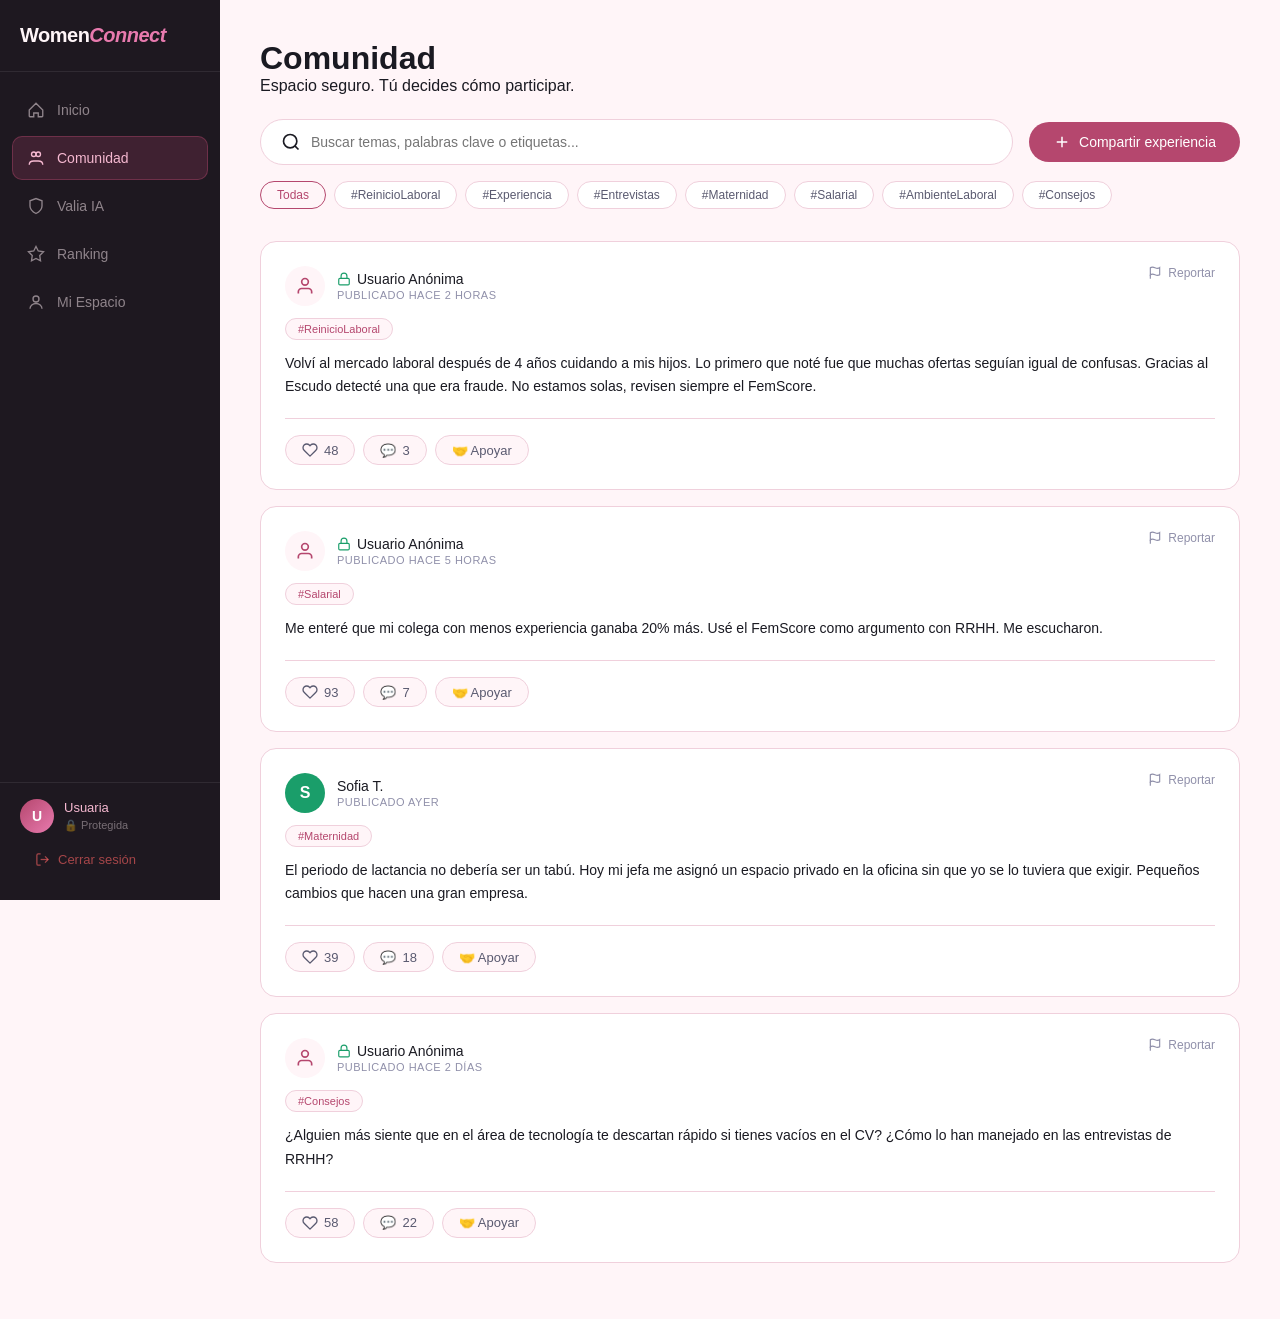
==== commit 95f00d10: "Ajustes al logo" ====
--- a/community.html
+++ b/community.html
@@ -12,7 +12,7 @@
   <!-- TOPBAR MÓVIL -->
 <div class="topbar">
   <div class="topbar-logo">
-  <img src="assets/WomenConnect-logo.png" alt="WomenConnect Logo" style="height: 32px; width: auto; display: block;">
+    <div class="topbar-logo">Women<em>Connect</em></div>
   </div>
   <button class="btn-menu" onclick="abrirMenu()">
     <svg width="22" height="22" viewBox="0 0 24 24" fill="none" stroke="currentColor" stroke-width="2">
@@ -37,7 +37,7 @@
 
 <div class="layout chat-layout">
   <aside class="sidebar">
-    <img src="assets/WomenConnect-logo.png" alt="WomenConnect Logo" style="height: 32px; width: auto; display: block;">
+      <div class="sidebar-logo"><span>Women<em>Connect</em></span></div>
     <nav>
       <a href="home.html" class="nav-link"><svg viewBox="0 0 24 24" fill="none" stroke="currentColor" stroke-width="1.8"><path d="M3 12L12 3L21 12V20a1 1 0 0 1-1 1h-5v-5H9v5H4a1 1 0 0 1-1-1V12z"/></svg>Inicio</a>
       <a href="community.html" class="nav-link activo"><svg viewBox="0 0 24 24" fill="none" stroke="currentColor" stroke-width="1.8"><circle cx="9" cy="7" r="3"/><circle cx="15" cy="7" r="3"/><path d="M3 21c0-3 2.7-5 6-5h6c3.3 0 6 2 6 5"/></svg>Comunidad</a>
--- a/css/styles.css
+++ b/css/styles.css
@@ -63,6 +63,20 @@
 .layout {
   display: flex;
   min-height: 100vh;
+}
+
+/* ---------- SIDEBAR ---------- */
+.sidebar {
+  width: 220px;
+  background: var(--sidebar-fondo);
+  display: flex;
+  flex-direction: column;
+  padding: 24px 0;
+  position: fixed;
+  top: 0;
+  left: 0;
+  height: 100vh;
+  z-index: 100;
 }
 
 /* ---------- SIDEBAR ---------- */
@@ -219,35 +233,15 @@
   z-index: 200;
 }
 
-/* --- Estilo Simplificado del Logo --- */
-
-/* --- Arreglo para que el logo no se ensanche en PC --- */
-/* Estilo simple para el logo */
-/* --- ESTILO DE LOGO SIMPLIFICADO Y CENTRADO (SIN IMPORANT) --- */
-
-/* 1. Ajuste del contenedor padre (Sidebar) */
-.sidebar {
-    /* Aseguramos que el sidebar no tenga un padding que asfixie al logo */
-    padding: 10px ; 
-    display: flex;
-    flex-direction: column;
-    align-items: center; /* Esto ayuda a centrar todo el contenido */
-}
-
-/* Una sola orden para agrandar el logo sin que se deforme */
-.sidebar img {
-    width: 180px ; /* Cámbialo a 250px si lo quieres más grande aún */
-    height: auto ;  /* Mantiene la forma perfecta */
-    margin: 0 auto 30px auto; 
-    display: block;
-}
-
-/* 2. Imagen de la Topbar (Menú móvil) */
-.topbar-logo img {
-    height: 35px; 
-    width: auto;
-    display: block;
-    margin: 0 auto;
+.topbar-logo {
+  font-size: 18px;
+  font-weight: 700;
+  color: var(--texto);
+}
+
+.topbar-logo em {
+  color: var(--rosa-fuerte);
+  font-style: italic;
 }
 
 
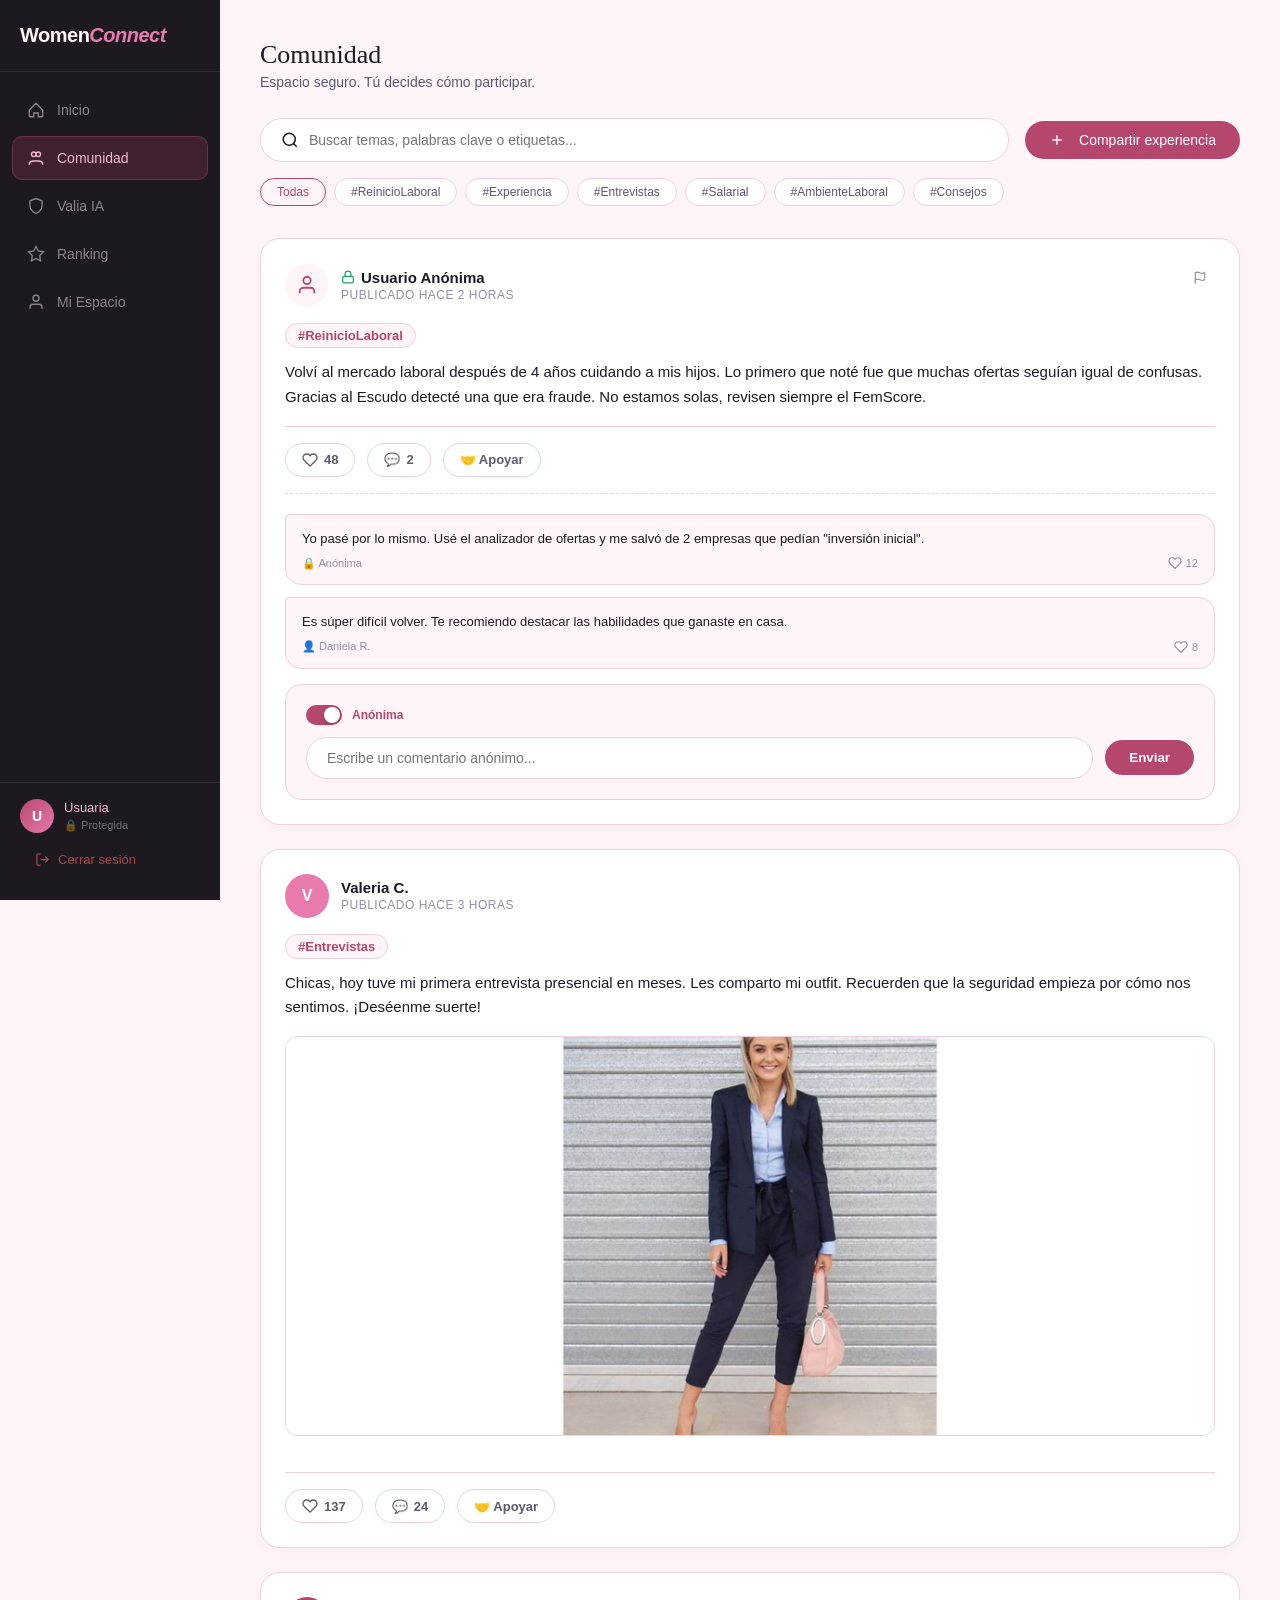
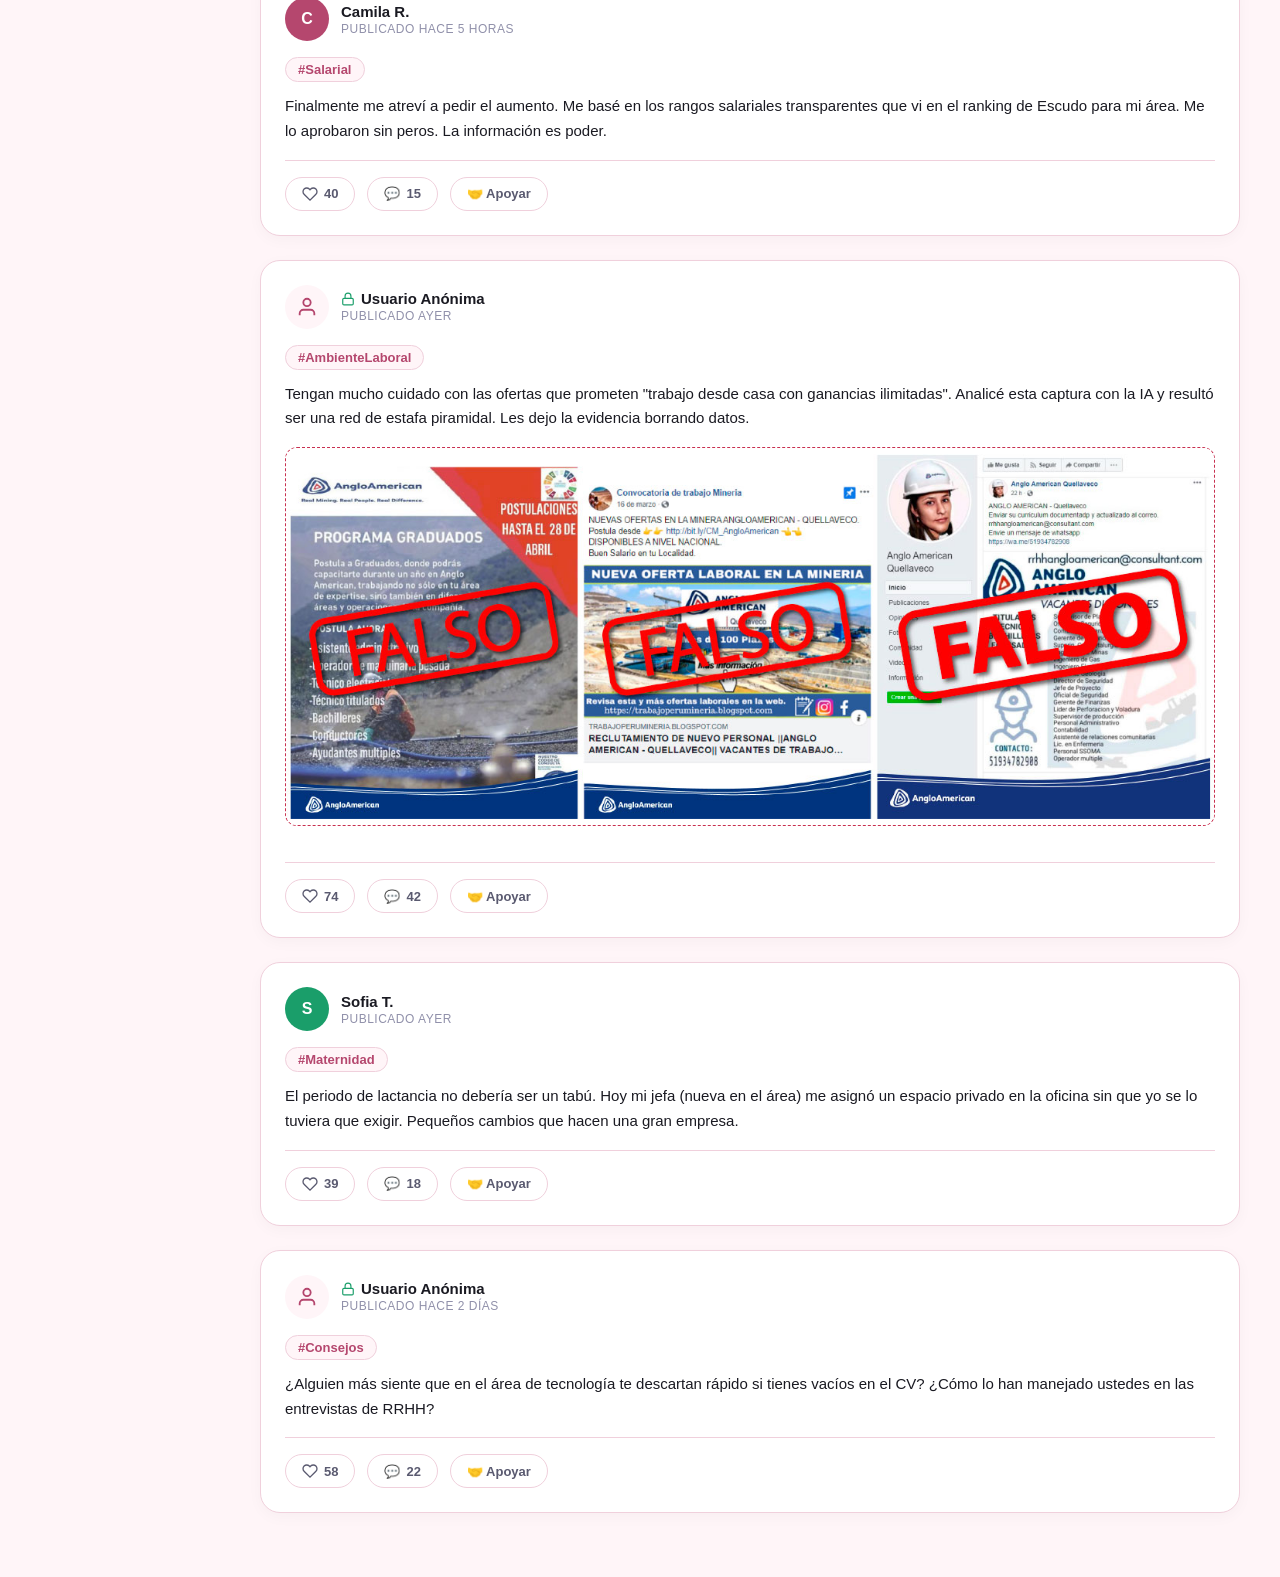
==== commit f3a9a1c4: "Mejoras" ====
--- a/community.html
+++ b/community.html
@@ -1,5 +1,6 @@
 <!DOCTYPE html>
 <html lang="es">
+
 <head>
   <meta charset="UTF-8">
   <meta name="viewport" content="width=device-width, initial-scale=1.0">
@@ -7,368 +8,458 @@
   <link rel="stylesheet" href="css/styles.css">
   <link rel="stylesheet" href="css/community.css">
 </head>
+
 <body>
 
-  <!-- TOPBAR MÓVIL -->
-<div class="topbar">
-  <div class="topbar-logo">
+  <div class="topbar">
     <div class="topbar-logo">Women<em>Connect</em></div>
+    <button class="btn-menu" onclick="abrirMenu()">
+      <svg width="22" height="22" viewBox="0 0 24 24" fill="none" stroke="currentColor" stroke-width="2">
+        <line x1="3" y1="6" x2="21" y2="6" />
+        <line x1="3" y1="12" x2="21" y2="12" />
+        <line x1="3" y1="18" x2="21" y2="18" />
+      </svg>
+    </button>
   </div>
-  <button class="btn-menu" onclick="abrirMenu()">
-    <svg width="22" height="22" viewBox="0 0 24 24" fill="none" stroke="currentColor" stroke-width="2">
-      <line x1="3" y1="6" x2="21" y2="6"/><line x1="3" y1="12" x2="21" y2="12"/><line x1="3" y1="18" x2="21" y2="18"/>
-    </svg>
-  </button>
-</div>
-
-<div class="menu-movil" id="menu-movil">
-  <nav>
-    <a href="home.html" class="nav-link"><svg width="20" height="20" viewBox="0 0 24 24" fill="none" stroke="currentColor" stroke-width="1.8"><path d="M3 12L12 3L21 12V20a1 1 0 0 1-1 1h-5v-5H9v5H4a1 1 0 0 1-1-1V12z"/></svg>Inicio</a>
-    <a href="community.html" class="nav-link activo"><svg width="20" height="20" viewBox="0 0 24 24" fill="none" stroke="currentColor" stroke-width="1.8"><circle cx="9" cy="7" r="3"/><circle cx="15" cy="7" r="3"/><path d="M3 21c0-3 2.7-5 6-5h6c3.3 0 6 2 6 5"/></svg>Comunidad</a>
-    <a href="valia.html" class="nav-link"><svg width="20" height="20" viewBox="0 0 24 24" fill="none" stroke="currentColor" stroke-width="1.8"><path d="M12 22s8-4 8-10V5l-8-3-8 3v7c0 6 8 10 8 10z"/></svg>Valia IA</a>
-    <a href="ranking.html" class="nav-link"><svg width="20" height="20" viewBox="0 0 24 24" fill="none" stroke="currentColor" stroke-width="1.8"><path d="M12 2l3 6 7 1-5 5 1 7-6-3-6 3 1-7-5-5 7-1z"/></svg>Ranking</a>
-    <a href="profile.html" class="nav-link"><svg width="20" height="20" viewBox="0 0 24 24" fill="none" stroke="currentColor" stroke-width="1.8"><circle cx="12" cy="8" r="4"/><path d="M4 21c0-4 3.6-7 8-7s8 3 8 7"/></svg>Mi Espacio</a>
-    <a href="index.html" class="btn-salir" style="text-decoration: none;">
-      <svg width="15" height="15" viewBox="0 0 24 24" fill="none" stroke="currentColor" stroke-width="2"><path d="M9 21H5a2 2 0 0 1-2-2V5a2 2 0 0 1 2-2h4"/><polyline points="16 17 21 12 16 7"/><line x1="21" y1="12" x2="9" y2="12"/></svg>
-        Cerrar sesión
-    </a>
-  </nav>
-</div>
-
-<div class="layout chat-layout">
-  <aside class="sidebar">
+
+  <div class="menu-movil" id="menu-movil">
+    <nav>
+      <a href="home.html" class="nav-link"><svg width="20" height="20" viewBox="0 0 24 24" fill="none"
+          stroke="currentColor" stroke-width="1.8">
+          <path d="M3 12L12 3L21 12V20a1 1 0 0 1-1 1h-5v-5H9v5H4a1 1 0 0 1-1-1V12z" />
+        </svg> Inicio</a>
+      <a href="community.html" class="nav-link activo"><svg width="20" height="20" viewBox="0 0 24 24" fill="none"
+          stroke="currentColor" stroke-width="1.8">
+          <circle cx="9" cy="7" r="3" />
+          <circle cx="15" cy="7" r="3" />
+          <path d="M3 21c0-3 2.7-5 6-5h6c3.3 0 6 2 6 5" />
+        </svg> Comunidad</a>
+      <a href="ranking.html" class="nav-link"><svg width="20" height="20" viewBox="0 0 24 24" fill="none"
+          stroke="currentColor" stroke-width="1.8">
+          <path d="M12 2l3 6 7 1-5 5 1 7-6-3-6 3 1-7-5-5 7-1z" />
+        </svg> Ranking de Empresas</a>
+      <a href="profile.html" class="nav-link"><svg width="20" height="20" viewBox="0 0 24 24" fill="none"
+          stroke="currentColor" stroke-width="1.8">
+          <path d="M20 21v-2a4 4 0 0 0-4-4H8a4 4 0 0 0-4 4v2" />
+          <circle cx="12" cy="7" r="4" />
+        </svg> Mi Espacio</a>
+    </nav>
+  </div>
+
+  <div class="layout">
+    <aside class="sidebar">
       <div class="sidebar-logo"><span>Women<em>Connect</em></span></div>
-    <nav>
-      <a href="home.html" class="nav-link"><svg viewBox="0 0 24 24" fill="none" stroke="currentColor" stroke-width="1.8"><path d="M3 12L12 3L21 12V20a1 1 0 0 1-1 1h-5v-5H9v5H4a1 1 0 0 1-1-1V12z"/></svg>Inicio</a>
-      <a href="community.html" class="nav-link activo"><svg viewBox="0 0 24 24" fill="none" stroke="currentColor" stroke-width="1.8"><circle cx="9" cy="7" r="3"/><circle cx="15" cy="7" r="3"/><path d="M3 21c0-3 2.7-5 6-5h6c3.3 0 6 2 6 5"/></svg>Comunidad</a>
-      <a href="valia.html" class="nav-link"><svg viewBox="0 0 24 24" fill="none" stroke="currentColor" stroke-width="1.8"><path d="M12 22s8-4 8-10V5l-8-3-8 3v7c0 6 8 10 8 10z"/></svg>Valia IA</a>
-      <a href="ranking.html" class="nav-link"><svg viewBox="0 0 24 24" fill="none" stroke="currentColor" stroke-width="1.8"><path d="M12 2l3 6 7 1-5 5 1 7-6-3-6 3 1-7-5-5 7-1z"/></svg>Ranking</a>
-      <a href="profile.html" class="nav-link"><svg viewBox="0 0 24 24" fill="none" stroke="currentColor" stroke-width="1.8"><circle cx="12" cy="8" r="4"/><path d="M4 21c0-4 3.6-7 8-7s8 3 8 7"/></svg>Mi Espacio</a>
-    </nav>
-    <div class="sidebar-footer">
-      <div class="sidebar-usuario">
-        <div class="avatar" id="avatar-letra">U</div>
-        <div class="usuario-info"><span id="nombre-usuario">Usuaria</span><small>🔒 Protegida</small></div>
-      </div>
+      <nav>
+        <a href="home.html" class="nav-link"><svg width="20" height="20" viewBox="0 0 24 24" fill="none"
+            stroke="currentColor" stroke-width="1.8">
+            <path d="M3 12L12 3L21 12V20a1 1 0 0 1-1 1h-5v-5H9v5H4a1 1 0 0 1-1-1V12z" />
+          </svg> Inicio</a>
+        <a href="community.html" class="nav-link activo"><svg width="20" height="20" viewBox="0 0 24 24" fill="none"
+            stroke="currentColor" stroke-width="1.8">
+            <circle cx="9" cy="7" r="3" />
+            <circle cx="15" cy="7" r="3" />
+            <path d="M3 21c0-3 2.7-5 6-5h6c3.3 0 6 2 6 5" />
+          </svg> Comunidad</a>
+        <a href="valia.html" class="nav-link">
+          <svg viewBox="0 0 24 24" fill="none" stroke="currentColor" stroke-width="1.8"><path d="M12 22s8-4 8-10V5l-8-3-8 3v7c0 6 8 10 8 10z"/></svg>
+          Valia IA
+        </a>
+        <a href="ranking.html" class="nav-link"><svg width="20" height="20" viewBox="0 0 24 24" fill="none"
+            stroke="currentColor" stroke-width="1.8">
+            <path d="M12 2l3 6 7 1-5 5 1 7-6-3-6 3 1-7-5-5 7-1z" />
+          </svg> Ranking</a>
+        <a href="profile.html" class="nav-link"><svg width="20" height="20" viewBox="0 0 24 24" fill="none"
+            stroke="currentColor" stroke-width="1.8">
+            <path d="M20 21v-2a4 4 0 0 0-4-4H8a4 4 0 0 0-4 4v2" />
+            <circle cx="12" cy="7" r="4" />
+          </svg> Mi Espacio</a>
+      </nav>
+      <div class="sidebar-footer">
+        <div class="sidebar-usuario">
+          <div class="avatar" id="avatar-letra">U</div>
+          <div class="usuario-info">
+            <span id="nombre-usuario">Usuaria</span>
+            <small>🔒 Protegida</small>
+          </div>
+        </div>
         <a href="index.html" class="btn-salir" style="text-decoration: none;">
-        <svg width="15" height="15" viewBox="0 0 24 24" fill="none" stroke="currentColor" stroke-width="2"><path d="M9 21H5a2 2 0 0 1-2-2V5a2 2 0 0 1 2-2h4"/><polyline points="16 17 21 12 16 7"/><line x1="21" y1="12" x2="9" y2="12"/></svg>
+          <svg width="15" height="15" viewBox="0 0 24 24" fill="none" stroke="currentColor" stroke-width="2"><path d="M9 21H5a2 2 0 0 1-2-2V5a2 2 0 0 1 2-2h4"/><polyline points="16 17 21 12 16 7"/><line x1="21" y1="12" x2="9" y2="12"/></svg>
           Cerrar sesión
         </a>
-    </div>
-  </aside>
-
-    <!-- CONTENIDO PRINCIPAL -->
+      </div>
+    </aside>
+
     <main class="contenido animar">
-      <div class="main-container">
-
-        <header class="page-header comunidad-header">
-          <h1 class="page-title">Comunidad</h1>
-          <p class="page-sub">Espacio seguro. Tú decides cómo participar.</p>
-        </header>
-
-        <div class="comunidad-actions-wrapper">
-          <div class="comunidad-top-row">
-            <div class="search-bar">
-              <svg width="20" height="20" viewBox="0 0 24 24" fill="none" stroke="currentColor" stroke-width="2">
-                <circle cx="11" cy="11" r="8"/><line x1="21" y1="21" x2="16.65" y2="16.65"/>
-              </svg>
-              <input type="text" placeholder="Buscar temas, palabras clave o etiquetas...">
-            </div>
-            <!-- Ahora abre modal en vez de ir a otra página -->
-            <button class="btn-principal btn-compartir" onclick="abrirModal('modal-experiencia')">
-              <svg width="18" height="18" viewBox="0 0 24 24" fill="none" stroke="currentColor" stroke-width="2">
-                <line x1="12" y1="5" x2="12" y2="19"/><line x1="5" y1="12" x2="19" y2="12"/>
-              </svg>
-              Compartir experiencia
-            </button>
-          </div>
-          <div class="filter-tags">
-            <button class="ftag active" onclick="filtrarTag(this)">Todas</button>
-            <button class="ftag" onclick="filtrarTag(this)">#ReinicioLaboral</button>
-            <button class="ftag" onclick="filtrarTag(this)">#Experiencia</button>
-            <button class="ftag" onclick="filtrarTag(this)">#Entrevistas</button>
-            <button class="ftag" onclick="filtrarTag(this)">#Maternidad</button>
-            <button class="ftag" onclick="filtrarTag(this)">#Salarial</button>
-            <button class="ftag" onclick="filtrarTag(this)">#AmbienteLaboral</button>
-            <button class="ftag" onclick="filtrarTag(this)">#Consejos</button>
-          </div>
-        </div>
-
-        <!-- FEED -->
-        <div id="community-feed">
-
-          <div class="post-card" id="post-1">
-            <div class="post-header">
-              <div class="post-author">
-                <div class="author-avatar">
-                  <svg viewBox="0 0 24 24" fill="none" stroke="currentColor" stroke-width="2"><path d="M20 21v-2a4 4 0 0 0-4-4H8a4 4 0 0 0-4 4v2"/><circle cx="12" cy="7" r="4"/></svg>
-                </div>
-                <div class="author-info">
-                  <div class="author-name">
-                    <svg width="14" height="14" viewBox="0 0 24 24" fill="none" stroke="var(--verde)" stroke-width="2"><rect x="3" y="11" width="18" height="11" rx="2" ry="2"/><path d="M7 11V7a5 5 0 0 1 10 0v4"/></svg>
-                    Usuario Anónima
-                  </div>
-                  <div class="author-time">Publicado hace 2 horas</div>
-                </div>
-              </div>
-              <button class="btn-report" onclick="alert('Post reportado al equipo de moderación')">
-                <svg width="14" height="14" viewBox="0 0 24 24" fill="none" stroke="currentColor" stroke-width="2"><path d="M4 15s1-1 4-1 5 2 8 2 4-1 4-1V3s-1 1-4 1-5-2-8-2-4 1-4 1z"/><line x1="4" y1="22" x2="4" y2="15"/></svg>
-                Reportar
-              </button>
-            </div>
-            <span class="post-tag">#ReinicioLaboral</span>
-            <p class="post-text">Volví al mercado laboral después de 4 años cuidando a mis hijos. Lo primero que noté fue que muchas ofertas seguían igual de confusas. Gracias al Escudo detecté una que era fraude. No estamos solas, revisen siempre el FemScore.</p>
-            <div class="post-footer">
-              <div class="post-reactions">
-                <button class="reaction-btn" onclick="toggleLike(this)">
-                  <svg width="16" height="16" viewBox="0 0 24 24" fill="none" stroke="currentColor" stroke-width="2" stroke-linecap="round" stroke-linejoin="round"><path d="M20.84 4.61a5.5 5.5 0 0 0-7.78 0L12 5.67l-1.06-1.06a5.5 5.5 0 0 0-7.78 7.78l1.06 1.06L12 21.23l7.78-7.78 1.06-1.06a5.5 5.5 0 0 0 0-7.78z"/></svg>
-                  <span>48</span>
-                </button>
-                <button class="reaction-btn" onclick="toggleComments('1')">💬 <span>3</span></button>
-                <!-- Ahora abre modal en vez de ir a otra página -->
-                <button class="reaction-btn" onclick="abrirModal('modal-apoyo')">🤝 Apoyar</button>
-              </div>
-            </div>
-            <div class="comments-section" id="comments-1">
-              <div class="comment-item">
-                <div class="comment-text">Yo pasé por lo mismo. Usé el analizador de ofertas y me salvó de 2 empresas que pedían "inversión inicial".</div>
-                <div class="comment-meta"><span>🔒 Anónima</span>
-                  <span class="comment-like" onclick="toggleCommentLike(this)">
-                    <svg width="14" height="14" viewBox="0 0 24 24" fill="none" stroke="currentColor" stroke-width="2" stroke-linecap="round" stroke-linejoin="round"><path d="M20.84 4.61a5.5 5.5 0 0 0-7.78 0L12 5.67l-1.06-1.06a5.5 5.5 0 0 0-7.78 7.78l1.06 1.06L12 21.23l7.78-7.78 1.06-1.06a5.5 5.5 0 0 0 0-7.78z"/></svg>
-                    <span>12</span>
-                  </span>
-                </div>
-              </div>
-              <div class="comment-item">
-                <div class="comment-text">Es súper difícil volver, pero no imposible. Te recomiendo destacar esas habilidades de organización que ganaste en casa.</div>
-                <div class="comment-meta"><span>👤 Daniela R.</span>
-                  <span class="comment-like" onclick="toggleCommentLike(this)">
-                    <svg width="14" height="14" viewBox="0 0 24 24" fill="none" stroke="currentColor" stroke-width="2" stroke-linecap="round" stroke-linejoin="round"><path d="M20.84 4.61a5.5 5.5 0 0 0-7.78 0L12 5.67l-1.06-1.06a5.5 5.5 0 0 0-7.78 7.78l1.06 1.06L12 21.23l7.78-7.78 1.06-1.06a5.5 5.5 0 0 0 0-7.78z"/></svg>
-                    <span>8</span>
-                  </span>
-                </div>
-              </div>
-              <div class="comment-box-container">
-                <div class="comment-input-wrapper">
-                  <input class="comment-input" type="text" placeholder="Escribe un comentario...">
-                  <button class="btn-send-comment" onclick="enviarComentario(this)">Enviar</button>
-                </div>
-              </div>
-            </div>
-          </div>
-
-          <div class="post-card" id="post-2">
-            <div class="post-header">
-              <div class="post-author">
-                <div class="author-avatar">
-                  <svg viewBox="0 0 24 24" fill="none" stroke="currentColor" stroke-width="2"><path d="M20 21v-2a4 4 0 0 0-4-4H8a4 4 0 0 0-4 4v2"/><circle cx="12" cy="7" r="4"/></svg>
-                </div>
-                <div class="author-info">
-                  <div class="author-name">
-                    <svg width="14" height="14" viewBox="0 0 24 24" fill="none" stroke="var(--verde)" stroke-width="2"><rect x="3" y="11" width="18" height="11" rx="2" ry="2"/><path d="M7 11V7a5 5 0 0 1 10 0v4"/></svg>
-                    Usuario Anónima
-                  </div>
-                  <div class="author-time">Publicado hace 5 horas</div>
-                </div>
-              </div>
-              <button class="btn-report" onclick="alert('Post reportado')">
-                <svg width="14" height="14" viewBox="0 0 24 24" fill="none" stroke="currentColor" stroke-width="2"><path d="M4 15s1-1 4-1 5 2 8 2 4-1 4-1V3s-1 1-4 1-5-2-8-2-4 1-4 1z"/><line x1="4" y1="22" x2="4" y2="15"/></svg>
-                Reportar
-              </button>
-            </div>
-            <span class="post-tag">#Salarial</span>
-            <p class="post-text">Me enteré que mi colega con menos experiencia ganaba 20% más. Usé el FemScore como argumento con RRHH. Me escucharon.</p>
-            <div class="post-footer">
-              <div class="post-reactions">
-                <button class="reaction-btn" onclick="toggleLike(this)">
-                  <svg width="16" height="16" viewBox="0 0 24 24" fill="none" stroke="currentColor" stroke-width="2" stroke-linecap="round" stroke-linejoin="round"><path d="M20.84 4.61a5.5 5.5 0 0 0-7.78 0L12 5.67l-1.06-1.06a5.5 5.5 0 0 0-7.78 7.78l1.06 1.06L12 21.23l7.78-7.78 1.06-1.06a5.5 5.5 0 0 0 0-7.78z"/></svg>
-                  <span>93</span>
-                </button>
-                <button class="reaction-btn" onclick="toggleComments('2')">💬 <span>7</span></button>
-                <button class="reaction-btn" onclick="abrirModal('modal-apoyo')">🤝 Apoyar</button>
-              </div>
-            </div>
-            <div class="comments-section" id="comments-2">
-              <div class="comment-box-container">
-                <div class="comment-input-wrapper">
-                  <input class="comment-input" type="text" placeholder="Escribe un comentario...">
-                  <button class="btn-send-comment" onclick="enviarComentario(this)">Enviar</button>
-                </div>
-              </div>
-            </div>
-          </div>
-
-          <div class="post-card" id="post-3">
-            <div class="post-header">
-              <div class="post-author">
-                <div class="author-avatar" style="background: var(--verde); color: white; font-weight: bold; display:flex; align-items:center; justify-content:center;">S</div>
-                <div class="author-info">
-                  <div class="author-name">Sofia T.</div>
-                  <div class="author-time">Publicado ayer</div>
-                </div>
-              </div>
-              <button class="btn-report" onclick="alert('Post reportado')">
-                <svg width="14" height="14" viewBox="0 0 24 24" fill="none" stroke="currentColor" stroke-width="2"><path d="M4 15s1-1 4-1 5 2 8 2 4-1 4-1V3s-1 1-4 1-5-2-8-2-4 1-4 1z"/><line x1="4" y1="22" x2="4" y2="15"/></svg>
-                Reportar
-              </button>
-            </div>
-            <span class="post-tag">#Maternidad</span>
-            <p class="post-text">El periodo de lactancia no debería ser un tabú. Hoy mi jefa me asignó un espacio privado en la oficina sin que yo se lo tuviera que exigir. Pequeños cambios que hacen una gran empresa.</p>
-            <div class="post-footer">
-              <div class="post-reactions">
-                <button class="reaction-btn" onclick="toggleLike(this)">
-                  <svg width="16" height="16" viewBox="0 0 24 24" fill="none" stroke="currentColor" stroke-width="2" stroke-linecap="round" stroke-linejoin="round"><path d="M20.84 4.61a5.5 5.5 0 0 0-7.78 0L12 5.67l-1.06-1.06a5.5 5.5 0 0 0-7.78 7.78l1.06 1.06L12 21.23l7.78-7.78 1.06-1.06a5.5 5.5 0 0 0 0-7.78z"/></svg>
-                  <span>39</span>
-                </button>
-                <button class="reaction-btn" onclick="toggleComments('3')">💬 <span>18</span></button>
-                <button class="reaction-btn" onclick="abrirModal('modal-apoyo')">🤝 Apoyar</button>
-              </div>
-            </div>
-            <div class="comments-section" id="comments-3">
-              <div class="comment-box-container">
-                <div class="comment-input-wrapper">
-                  <input class="comment-input" type="text" placeholder="Escribe un comentario...">
-                  <button class="btn-send-comment" onclick="enviarComentario(this)">Enviar</button>
-                </div>
-              </div>
-            </div>
-          </div>
-
-          <div class="post-card" id="post-4">
-            <div class="post-header">
-              <div class="post-author">
-                <div class="author-avatar">
-                  <svg viewBox="0 0 24 24" fill="none" stroke="currentColor" stroke-width="2"><path d="M20 21v-2a4 4 0 0 0-4-4H8a4 4 0 0 0-4 4v2"/><circle cx="12" cy="7" r="4"/></svg>
-                </div>
-                <div class="author-info">
-                  <div class="author-name">
-                    <svg width="14" height="14" viewBox="0 0 24 24" fill="none" stroke="var(--verde)" stroke-width="2"><rect x="3" y="11" width="18" height="11" rx="2" ry="2"/><path d="M7 11V7a5 5 0 0 1 10 0v4"/></svg>
-                    Usuario Anónima
-                  </div>
-                  <div class="author-time">Publicado hace 2 días</div>
-                </div>
-              </div>
-              <button class="btn-report" onclick="alert('Post reportado')">
-                <svg width="14" height="14" viewBox="0 0 24 24" fill="none" stroke="currentColor" stroke-width="2"><path d="M4 15s1-1 4-1 5 2 8 2 4-1 4-1V3s-1 1-4 1-5-2-8-2-4 1-4 1z"/><line x1="4" y1="22" x2="4" y2="15"/></svg>
-                Reportar
-              </button>
-            </div>
-            <span class="post-tag">#Consejos</span>
-            <p class="post-text">¿Alguien más siente que en el área de tecnología te descartan rápido si tienes vacíos en el CV? ¿Cómo lo han manejado en las entrevistas de RRHH?</p>
-            <div class="post-footer">
-              <div class="post-reactions">
-                <button class="reaction-btn" onclick="toggleLike(this)">
-                  <svg width="16" height="16" viewBox="0 0 24 24" fill="none" stroke="currentColor" stroke-width="2" stroke-linecap="round" stroke-linejoin="round"><path d="M20.84 4.61a5.5 5.5 0 0 0-7.78 0L12 5.67l-1.06-1.06a5.5 5.5 0 0 0-7.78 7.78l1.06 1.06L12 21.23l7.78-7.78 1.06-1.06a5.5 5.5 0 0 0 0-7.78z"/></svg>
-                  <span>58</span>
-                </button>
-                <button class="reaction-btn" onclick="toggleComments('4')">💬 <span>22</span></button>
-                <button class="reaction-btn" onclick="abrirModal('modal-apoyo')">🤝 Apoyar</button>
-              </div>
-            </div>
-            <div class="comments-section" id="comments-4">
-              <div class="comment-box-container">
-                <div class="comment-input-wrapper">
-                  <input class="comment-input" type="text" placeholder="Escribe un comentario...">
-                  <button class="btn-send-comment" onclick="enviarComentario(this)">Enviar</button>
-                </div>
-              </div>
-            </div>
-          </div>
-
-        </div><!-- /feed -->
+      <div class="pagina-titulo">
+        <h1>Comunidad</h1>
+        <p>Espacio seguro. Tú decides cómo participar.</p>
+      </div>
+
+      <div class="comunidad-actions-wrapper">
+        <div class="comunidad-top-row">
+          <div class="search-bar">
+            <svg width="18" height="18" viewBox="0 0 24 24" fill="none" stroke="currentColor" stroke-width="2">
+              <circle cx="11" cy="11" r="8" />
+              <line x1="21" y1="21" x2="16.65" y2="16.65" />
+            </svg>
+            <input type="text" placeholder="Buscar temas, palabras clave o etiquetas...">
+          </div>
+          <button class="btn-principal" onclick="abrirModal('modal-experiencia')">
+            <svg width="16" height="16" viewBox="0 0 24 24" fill="none" stroke="currentColor" stroke-width="2"
+              style="margin-right:6px;">
+              <line x1="12" y1="5" x2="12" y2="19" />
+              <line x1="5" y1="12" x2="19" y2="12" />
+            </svg>
+            Compartir experiencia
+          </button>
+        </div>
+
+        <div class="filter-tags">
+          <button class="ftag active" onclick="filtrarTag(this)">Todas</button>
+          <button class="ftag" onclick="filtrarTag(this)">#ReinicioLaboral</button>
+          <button class="ftag" onclick="filtrarTag(this)">#Experiencia</button>
+          <button class="ftag" onclick="filtrarTag(this)">#Entrevistas</button>
+          <button class="ftag" onclick="filtrarTag(this)">#Salarial</button>
+          <button class="ftag" onclick="filtrarTag(this)">#AmbienteLaboral</button>
+          <button class="ftag" onclick="filtrarTag(this)">#Consejos</button>
+        </div>
+      </div>
+
+      <div id="community-feed">
+
+        <div class="post-card" id="post-1">
+          <div class="post-header">
+            <div class="post-author">
+              <div class="author-avatar"><svg viewBox="0 0 24 24" fill="none" stroke="currentColor" stroke-width="2">
+                  <path d="M20 21v-2a4 4 0 0 0-4-4H8a4 4 0 0 0-4 4v2" />
+                  <circle cx="12" cy="7" r="4" />
+                </svg></div>
+              <div class="author-info">
+                <div class="author-name"><svg width="14" height="14" viewBox="0 0 24 24" fill="none"
+                    stroke="var(--verde)" stroke-width="2">
+                    <rect x="3" y="11" width="18" height="11" rx="2" ry="2" />
+                    <path d="M7 11V7a5 5 0 0 1 10 0v4" />
+                  </svg> Usuario Anónima</div>
+                <div class="author-time">Publicado hace 2 horas</div>
+              </div>
+            </div>
+            <button class="btn-report" onclick="mostrarToast('Reportado')"><svg width="14" height="14"
+                viewBox="0 0 24 24" fill="none" stroke="currentColor" stroke-width="2">
+                <path d="M4 15s1-1 4-1 5 2 8 2 4-1 4-1V3s-1 1-4 1-5-2-8-2-4 1-4 1z" />
+                <line x1="4" y1="22" x2="4" y2="15" />
+              </svg></button>
+          </div>
+          <span class="post-tag">#ReinicioLaboral</span>
+          <p class="post-text">Volví al mercado laboral después de 4 años cuidando a mis hijos. Lo primero que noté fue
+            que muchas ofertas seguían igual de confusas. Gracias al Escudo detecté una que era fraude. No estamos
+            solas, revisen siempre el FemScore.</p>
+          <div class="post-footer">
+            <div class="post-reactions">
+              <button class="reaction-btn" onclick="toggleLike(this)"><svg width="16" height="16" viewBox="0 0 24 24"
+                  fill="none" stroke="currentColor" stroke-width="2">
+                  <path
+                    d="M20.84 4.61a5.5 5.5 0 0 0-7.78 0L12 5.67l-1.06-1.06a5.5 5.5 0 0 0-7.78 7.78l1.06 1.06L12 21.23l7.78-7.78 1.06-1.06a5.5 5.5 0 0 0 0-7.78z" />
+                </svg><span>48</span></button>
+              <button class="reaction-btn" onclick="toggleComments('1')">💬 <span>2</span></button>
+              <button class="reaction-btn" onclick="abrirModal('modal-apoyo')">🤝 Apoyar</button>
+            </div>
+          </div>
+          <div class="comments-section" id="comments-1" style="display:block;">
+            <div class="comment-item">
+              <div class="comment-text">Yo pasé por lo mismo. Usé el analizador de ofertas y me salvó de 2 empresas que
+                pedían "inversión inicial".</div>
+              <div class="comment-meta" style="display:flex; justify-content:space-between; align-items:center;">
+                <span>🔒 Anónima</span>
+                <span class="comment-like" onclick="toggleCommentLike(this)"
+                  style="cursor:pointer; display:inline-flex; align-items:center; gap:4px; transition:0.2s;">
+                  <svg width="14" height="14" viewBox="0 0 24 24" fill="none" stroke="currentColor" stroke-width="2">
+                    <path
+                      d="M20.84 4.61a5.5 5.5 0 0 0-7.78 0L12 5.67l-1.06-1.06a5.5 5.5 0 0 0-7.78 7.78l1.06 1.06L12 21.23l7.78-7.78 1.06-1.06a5.5 5.5 0 0 0 0-7.78z" />
+                  </svg>
+                  <span>12</span>
+                </span>
+              </div>
+            </div>
+            <div class="comment-item">
+              <div class="comment-text">Es súper difícil volver. Te recomiendo destacar las habilidades que ganaste en
+                casa.</div>
+              <div class="comment-meta" style="display:flex; justify-content:space-between; align-items:center;">
+                <span>👤 Daniela R.</span>
+                <span class="comment-like" onclick="toggleCommentLike(this)"
+                  style="cursor:pointer; display:inline-flex; align-items:center; gap:4px; transition:0.2s;">
+                  <svg width="14" height="14" viewBox="0 0 24 24" fill="none" stroke="currentColor" stroke-width="2">
+                    <path
+                      d="M20.84 4.61a5.5 5.5 0 0 0-7.78 0L12 5.67l-1.06-1.06a5.5 5.5 0 0 0-7.78 7.78l1.06 1.06L12 21.23l7.78-7.78 1.06-1.06a5.5 5.5 0 0 0 0-7.78z" />
+                  </svg>
+                  <span>8</span>
+                </span>
+              </div>
+            </div>
+
+            <div class="comment-box-nic">
+              <div class="comment-box-header">
+                <label class="switch-sm">
+                  <input type="checkbox" id="anonToggle1" checked onchange="updateToggleText('1')">
+                  <span class="slider-sm"></span>
+                </label>
+                <span id="toggleText1" class="privacy-label-text">Anónima</span>
+              </div>
+
+              <div class="comment-input-wrapper">
+                <input class="comment-input" id="commentInput1" type="text"
+                  placeholder="Escribe un comentario anónimo...">
+                <button class="btn-send-comment" onclick="enviarComentario(this)">Enviar</button>
+              </div>
+            </div>
+          </div>
+        </div>
+
+        <div class="post-card" id="post-2">
+          <div class="post-header">
+            <div class="post-author">
+              <div class="author-avatar" style="background: var(--rosa-medio); color: white;">V</div>
+              <div class="author-info">
+                <div class="author-name">Valeria C.</div>
+                <div class="author-time">Publicado hace 3 horas</div>
+              </div>
+            </div>
+          </div>
+          <span class="post-tag">#Entrevistas</span>
+          <p class="post-text">Chicas, hoy tuve mi primera entrevista presencial en meses. Les comparto mi outfit.
+            Recuerden que la seguridad empieza por cómo nos sentimos. ¡Deséenme suerte!</p>
+          <img src="assets/outfit.jpg" alt="Outfit de entrevista"
+            style="width: 100%; max-height: 400px; object-fit: cover; border-radius: 12px; margin-bottom: 16px; border: 1px solid var(--borde);">
+          <div class="post-footer">
+            <div class="post-reactions">
+              <button class="reaction-btn" onclick="toggleLike(this)"><svg width="16" height="16" viewBox="0 0 24 24"
+                  fill="none" stroke="currentColor" stroke-width="2">
+                  <path
+                    d="M20.84 4.61a5.5 5.5 0 0 0-7.78 0L12 5.67l-1.06-1.06a5.5 5.5 0 0 0-7.78 7.78l1.06 1.06L12 21.23l7.78-7.78 1.06-1.06a5.5 5.5 0 0 0 0-7.78z" />
+                </svg><span>137</span></button>
+              <button class="reaction-btn" onclick="toggleComments('2')">💬 <span>24</span></button>
+              <button class="reaction-btn" onclick="abrirModal('modal-apoyo')">🤝 Apoyar</button>
+            </div>
+          </div>
+          <div class="comments-section" id="comments-2"></div>
+        </div>
+
+        <div class="post-card" id="post-3">
+          <div class="post-header">
+            <div class="post-author">
+              <div class="author-avatar" style="background: var(--rosa-fuerte); color: white;">C</div>
+              <div class="author-info">
+                <div class="author-name">Camila R.</div>
+                <div class="author-time">Publicado hace 5 horas</div>
+              </div>
+            </div>
+          </div>
+          <span class="post-tag">#Salarial</span>
+          <p class="post-text">Finalmente me atreví a pedir el aumento. Me basé en los rangos salariales transparentes
+            que vi en el ranking de Escudo para mi área. Me lo aprobaron sin peros. La información es poder.</p>
+          <div class="post-footer">
+            <div class="post-reactions">
+              <button class="reaction-btn" onclick="toggleLike(this)"><svg width="16" height="16" viewBox="0 0 24 24"
+                  fill="none" stroke="currentColor" stroke-width="2">
+                  <path
+                    d="M20.84 4.61a5.5 5.5 0 0 0-7.78 0L12 5.67l-1.06-1.06a5.5 5.5 0 0 0-7.78 7.78l1.06 1.06L12 21.23l7.78-7.78 1.06-1.06a5.5 5.5 0 0 0 0-7.78z" />
+                </svg><span>40</span></button>
+              <button class="reaction-btn" onclick="toggleComments('3')">💬 <span>15</span></button>
+              <button class="reaction-btn" onclick="abrirModal('modal-apoyo')">🤝 Apoyar</button>
+            </div>
+          </div>
+          <div class="comments-section" id="comments-3"></div>
+        </div>
+
+        <div class="post-card" id="post-4">
+          <div class="post-header">
+            <div class="post-author">
+              <div class="author-avatar"><svg viewBox="0 0 24 24" fill="none" stroke="currentColor" stroke-width="2">
+                  <path d="M20 21v-2a4 4 0 0 0-4-4H8a4 4 0 0 0-4 4v2" />
+                  <circle cx="12" cy="7" r="4" />
+                </svg></div>
+              <div class="author-info">
+                <div class="author-name"><svg width="14" height="14" viewBox="0 0 24 24" fill="none"
+                    stroke="var(--verde)" stroke-width="2">
+                    <rect x="3" y="11" width="18" height="11" rx="2" ry="2" />
+                    <path d="M7 11V7a5 5 0 0 1 10 0v4" />
+                  </svg> Usuario Anónima</div>
+                <div class="author-time">Publicado ayer</div>
+              </div>
+            </div>
+          </div>
+          <span class="post-tag">#AmbienteLaboral</span>
+          <p class="post-text">Tengan mucho cuidado con las ofertas que prometen "trabajo desde casa con ganancias
+            ilimitadas". Analicé esta captura con la IA y resultó ser una red de estafa piramidal. Les dejo la evidencia
+            borrando datos.</p>
+          <img src="assets/oferta-piramide.jpg" alt="Captura de oferta falsa"
+            style="width: 100%; max-height: 400px; object-fit: contain; border-radius: 12px; margin-bottom: 16px; border: 1px dashed var(--rojo); background-color: #FFF;">
+          <div class="post-footer">
+            <div class="post-reactions">
+              <button class="reaction-btn" onclick="toggleLike(this)"><svg width="16" height="16" viewBox="0 0 24 24"
+                  fill="none" stroke="currentColor" stroke-width="2">
+                  <path
+                    d="M20.84 4.61a5.5 5.5 0 0 0-7.78 0L12 5.67l-1.06-1.06a5.5 5.5 0 0 0-7.78 7.78l1.06 1.06L12 21.23l7.78-7.78 1.06-1.06a5.5 5.5 0 0 0 0-7.78z" />
+                </svg><span>74</span></button>
+              <button class="reaction-btn" onclick="toggleComments('4')">💬 <span>42</span></button>
+              <button class="reaction-btn" onclick="abrirModal('modal-apoyo')">🤝 Apoyar</button>
+            </div>
+          </div>
+          <div class="comments-section" id="comments-4"></div>
+        </div>
+
+        <div class="post-card" id="post-5">
+          <div class="post-header">
+            <div class="post-author">
+              <div class="author-avatar" style="background: var(--verde); color: white;">S</div>
+              <div class="author-info">
+                <div class="author-name">Sofia T.</div>
+                <div class="author-time">Publicado ayer</div>
+              </div>
+            </div>
+          </div>
+          <span class="post-tag">#Maternidad</span>
+          <p class="post-text">El periodo de lactancia no debería ser un tabú. Hoy mi jefa (nueva en el área) me asignó
+            un espacio privado en la oficina sin que yo se lo tuviera que exigir. Pequeños cambios que hacen una gran
+            empresa.</p>
+          <div class="post-footer">
+            <div class="post-reactions">
+              <button class="reaction-btn" onclick="toggleLike(this)"><svg width="16" height="16" viewBox="0 0 24 24"
+                  fill="none" stroke="currentColor" stroke-width="2">
+                  <path
+                    d="M20.84 4.61a5.5 5.5 0 0 0-7.78 0L12 5.67l-1.06-1.06a5.5 5.5 0 0 0-7.78 7.78l1.06 1.06L12 21.23l7.78-7.78 1.06-1.06a5.5 5.5 0 0 0 0-7.78z" />
+                </svg><span>39</span></button>
+              <button class="reaction-btn" onclick="toggleComments('5')">💬 <span>18</span></button>
+              <button class="reaction-btn" onclick="abrirModal('modal-apoyo')">🤝 Apoyar</button>
+            </div>
+          </div>
+          <div class="comments-section" id="comments-5"></div>
+        </div>
+
+        <div class="post-card" id="post-6">
+          <div class="post-header">
+            <div class="post-author">
+              <div class="author-avatar"><svg viewBox="0 0 24 24" fill="none" stroke="currentColor" stroke-width="2">
+                  <path d="M20 21v-2a4 4 0 0 0-4-4H8a4 4 0 0 0-4 4v2" />
+                  <circle cx="12" cy="7" r="4" />
+                </svg></div>
+              <div class="author-info">
+                <div class="author-name"><svg width="14" height="14" viewBox="0 0 24 24" fill="none"
+                    stroke="var(--verde)" stroke-width="2">
+                    <rect x="3" y="11" width="18" height="11" rx="2" ry="2" />
+                    <path d="M7 11V7a5 5 0 0 1 10 0v4" />
+                  </svg> Usuario Anónima</div>
+                <div class="author-time">Publicado hace 2 días</div>
+              </div>
+            </div>
+          </div>
+          <span class="post-tag">#Consejos</span>
+          <p class="post-text">¿Alguien más siente que en el área de tecnología te descartan rápido si tienes vacíos en
+            el CV? ¿Cómo lo han manejado ustedes en las entrevistas de RRHH?</p>
+          <div class="post-footer">
+            <div class="post-reactions">
+              <button class="reaction-btn" onclick="toggleLike(this)"><svg width="16" height="16" viewBox="0 0 24 24"
+                  fill="none" stroke="currentColor" stroke-width="2">
+                  <path
+                    d="M20.84 4.61a5.5 5.5 0 0 0-7.78 0L12 5.67l-1.06-1.06a5.5 5.5 0 0 0-7.78 7.78l1.06 1.06L12 21.23l7.78-7.78 1.06-1.06a5.5 5.5 0 0 0 0-7.78z" />
+                </svg><span>58</span></button>
+              <button class="reaction-btn" onclick="toggleComments('6')">💬 <span>22</span></button>
+              <button class="reaction-btn" onclick="abrirModal('modal-apoyo')">🤝 Apoyar</button>
+            </div>
+          </div>
+          <div class="comments-section" id="comments-6"></div>
+        </div>
+
       </div>
     </main>
-  </div><!-- /layout -->
-
-
-  <!-- ================================================
-       MODAL: COMPARTIR EXPERIENCIA (antes formulario-experiencia.html)
-       ================================================ -->
+  </div>
+
   <div class="modal-fondo" id="modal-experiencia">
-    <div class="modal-caja modal-grande">
-      <button class="modal-cerrar" onclick="cerrarModal('modal-experiencia')">
-        <svg width="20" height="20" viewBox="0 0 24 24" fill="none" stroke="currentColor" stroke-width="2"><line x1="18" y1="6" x2="6" y2="18"/><line x1="6" y1="6" x2="18" y2="18"/></svg>
-      </button>
-      <div class="modal-badge">
-        <svg width="13" height="13" viewBox="0 0 24 24" fill="none" stroke="currentColor" stroke-width="2"><path d="M12 22s8-4 8-10V5l-8-3-8 3v7c0 6 8 10 8 10z"/></svg>
-        Comunidad Segura
-      </div>
-      <div class="modal-titulo">Compartir experiencia</div>
-
-      <label class="campo-label">Selecciona una etiqueta</label>
-      <div class="tag-selector">
+    <div class="modal-caja">
+      <button class="modal-cerrar" onclick="cerrarModal('modal-experiencia')">✕</button>
+
+      <h2 class="modal-titulo-nic">Compartir experiencia</h2>
+
+      <label class="campo-label-nic">Selecciona una etiqueta principal</label>
+      <div class="tag-selector-nic">
         <button class="btn-tag activo-tag" onclick="seleccionarEtiqueta(this)">#ReinicioLaboral</button>
-        <button class="btn-tag" onclick="seleccionarEtiqueta(this)">#Experiencia</button>
-        <button class="btn-tag" onclick="seleccionarEtiqueta(this)">#Entrevistas</button>
         <button class="btn-tag" onclick="seleccionarEtiqueta(this)">#Maternidad</button>
         <button class="btn-tag" onclick="seleccionarEtiqueta(this)">#Salarial</button>
-        <button class="btn-tag" onclick="seleccionarEtiqueta(this)">#AmbienteLaboral</button>
         <button class="btn-tag" onclick="seleccionarEtiqueta(this)">#Consejos</button>
-      </div>
-
-      <label class="campo-label">Tu experiencia</label>
-      <textarea class="campo-textarea tall-textarea" id="texto-experiencia" placeholder="Escribe tu historia aquí. Recuerda no dar nombres específicos si quieres mantener el anonimato total..."></textarea>
-
-      <div class="modal-privacy-row">
-        <div class="toggle-wrapper">
-          <label class="switch-sm">
-            <input type="checkbox" id="anon-exp" checked>
-            <span class="slider-sm"></span>
-          </label>
-          <span class="toggle-text">Publicar como Anónima</span>
-        </div>
-        <p class="privacy-note">🔒 Tu identidad real no será visible.</p>
-      </div>
-
-      <button class="btn-principal full-width" onclick="submitModal('modal-experiencia', 'Publicación compartida con éxito')">Publicar en Comunidad</button>
-      <button class="btn-cancelar" onclick="cerrarModal('modal-experiencia')">Cancelar</button>
+        <button class="btn-tag" onclick="seleccionarEtiqueta(this)">#Entrevistas</button>
+      </div>
+
+      <label class="campo-label-nic">Tu experiencia</label>
+      <textarea class="campo-textarea-nic" placeholder="Escribe tu historia aquí..."></textarea>
+      <div class="upload-area-nic">
+        <button class="btn-upload-nic" onclick="document.getElementById('file-post').click()">
+          <svg width="18" height="18" viewBox="0 0 24 24" fill="none" stroke="currentColor" stroke-width="2.5">
+            <rect x="3" y="3" width="18" height="18" rx="2" ry="2" />
+            <circle cx="8.5" cy="8.5" r="1.5" />
+            <polyline points="21 15 16 10 5 21" />
+          </svg>
+          Añadir foto o evidencia
+        </button>
+        <input type="file" id="file-post" style="display:none">
+        <p style="font-size:11px; color:var(--texto-muted); margin-top:12px;">Se eliminarán los metadatos por tu
+          seguridad.</p>
+      </div>
+
+      <div class="privacy-box-nic">
+        <div class="privacy-box-text">
+          <h4>Privacidad Garantizada</h4>
+          <p>Tu identidad real no será visible.</p>
+        </div>
+        <div class="privacy-switch-container">
+          <label class="switch-sm"><input type="checkbox" id="anonExp" checked onchange="updateToggleText('Exp')"><span
+              class="slider-sm"></span></label>
+          <span class="privacy-label" id="toggleTextExp">ANÓNIMA</span>
+        </div>
+      </div>
+
+      <button class="btn-principal full-width"
+        onclick="submitModal('modal-experiencia', '¡Publicado con éxito!')">Publicar en Comunidad</button>
     </div>
   </div>
 
-  <!-- ================================================
-       MODAL: ENVIAR APOYO (antes formulario-apoyo.html)
-       ================================================ -->
   <div class="modal-fondo" id="modal-apoyo">
     <div class="modal-caja">
-      <button class="modal-cerrar" onclick="cerrarModal('modal-apoyo')">
-        <svg width="20" height="20" viewBox="0 0 24 24" fill="none" stroke="currentColor" stroke-width="2"><line x1="18" y1="6" x2="6" y2="18"/><line x1="6" y1="6" x2="18" y2="18"/></svg>
-      </button>
-      <div class="modal-badge">
-        <svg width="13" height="13" viewBox="0 0 24 24" fill="none" stroke="currentColor" stroke-width="2"><rect x="3" y="11" width="18" height="11" rx="2" ry="2"/><path d="M7 11V7a5 5 0 0 1 10 0v4"/></svg>
-        Mensaje Privado
-      </div>
-      <div class="modal-titulo">Enviar apoyo</div>
-      <p class="modal-sub">Elige cómo quieres apoyar a esta compañera.</p>
-
-      <label class="campo-label">Reacciones rápidas</label>
-      <div class="tag-selector">
+      <button class="modal-cerrar" onclick="cerrarModal('modal-apoyo')">✕</button>
+
+      <h2 class="modal-titulo-nic">Enviar apoyo</h2>
+
+      <label class="campo-label-nic">Reacciones rápidas</label>
+      <div class="tag-selector-nic">
         <button class="btn-tag" onclick="seleccionarEtiqueta(this)">💙 Te entiendo</button>
         <button class="btn-tag" onclick="seleccionarEtiqueta(this)">💪 Eres fuerte</button>
-        <button class="btn-tag" onclick="seleccionarEtiqueta(this)">🌱 Sigue adelante</button>
         <button class="btn-tag" onclick="seleccionarEtiqueta(this)">🤝 No estás sola</button>
       </div>
 
-      <label class="campo-label">Mensaje personalizado (Opcional)</label>
-      <textarea class="campo-textarea" placeholder="Escribe unas palabras de ánimo..."></textarea>
-
-      <div class="modal-privacy-row">
-        <div class="toggle-wrapper">
-          <label class="switch-sm">
-            <input type="checkbox" id="anon-apoyo" checked>
-            <span class="slider-sm"></span>
-          </label>
-          <span class="toggle-text">Enviar como Anónima</span>
-        </div>
-        <p class="privacy-note">🔒 Tus datos no se compartirán.</p>
-      </div>
-
-      <button class="btn-principal full-width" onclick="submitModal('modal-apoyo', 'Tu apoyo ha sido enviado de forma privada')">Enviar Apoyo</button>
-      <button class="btn-cancelar" onclick="cerrarModal('modal-apoyo')">Cancelar</button>
+      <label class="campo-label-nic">Mensaje personalizado</label>
+      <textarea class="campo-textarea-nic" style="min-height: 100px;"
+        placeholder="Escribe unas palabras de ánimo..."></textarea>
+
+      <div class="privacy-box-nic">
+        <div class="privacy-box-text">
+          <h4>Encriptación de Identidad</h4>
+          <p>Tus datos no se compartirán.</p>
+        </div>
+        <div class="privacy-switch-container">
+          <label class="switch-sm"><input type="checkbox" id="anonApoyo" checked
+              onchange="updateToggleText('Apoyo')"><span class="slider-sm"></span></label>
+          <span class="privacy-label" id="toggleTextApoyo">ANÓNIMA</span>
+        </div>
+      </div>
+
+      <button class="btn-principal full-width" onclick="submitModal('modal-apoyo', '¡Apoyo enviado!')">Enviar
+        Apoyo</button>
     </div>
   </div>
 
-  <div id="toast"></div>
   <script src="js/main.js"></script>
   <script src="js/community.js"></script>
+  <script src="js/form.js"></script>
+  <div id="toast"></div>
+
 </body>
-</html>
+
+</html>
--- a/css/community.css
+++ b/css/community.css
@@ -1,9 +1,11 @@
 /* =========================================================
-   COMUNIDAD.CSS — Extiende styles.css sin romper nada
+   COMUNIDAD.CSS — Código Completo y Corregido (Diseño Nic)
    ========================================================= */
 
 /* ----- HEADER Y ACCIONES ----- */
-.comunidad-header { margin-bottom: 24px; }
+.comunidad-header {
+  margin-bottom: 24px;
+}
 
 .comunidad-actions-wrapper {
   display: flex;
@@ -20,7 +22,7 @@
   flex-wrap: wrap;
 }
 
-/* Sobreescribe el search-bar de styles.css con el estilo del proyecto */
+/* ----- BUSCADOR ----- */
 .search-bar {
   flex: 1;
   min-width: 250px;
@@ -33,11 +35,19 @@
   padding: 12px 20px;
   transition: var(--transicion);
 }
-.search-bar:focus-within { border-color: var(--rosa-fuerte); }
+
+.search-bar:focus-within {
+  border-color: var(--rosa-fuerte);
+}
+
 .search-bar input {
-  border: none; outline: none; flex: 1;
-  font-family: inherit; font-size: 14px;
-  background: transparent; color: var(--texto);
+  border: none;
+  outline: none;
+  flex: 1;
+  font-family: inherit;
+  font-size: 14px;
+  background: transparent;
+  color: var(--texto);
 }
 
 /* ----- FILTROS DE ETIQUETA ----- */
@@ -59,22 +69,28 @@
   transition: var(--transicion);
   font-family: inherit;
 }
-.ftag:hover, .ftag.active {
+
+.ftag:hover,
+.ftag.active {
   border-color: var(--rosa-fuerte);
   color: var(--rosa-fuerte);
   background: var(--rosa-claro);
   font-weight: 500;
 }
 
-/* ----- TARJETA DE POST ----- */
+/* =========================================================
+   TARJETAS DE PUBLICACIÓN (DISEÑO NIC)
+   ========================================================= */
 .post-card {
   background: var(--blanco);
+  border-radius: 20px;
+  padding: 24px;
+  margin-bottom: 24px;
   border: 1px solid var(--borde);
-  border-radius: var(--radio);
-  padding: 24px;
-  margin-bottom: 16px;
+  box-shadow: 0 4px 15px rgba(0, 0, 0, 0.03);
   transition: var(--transicion);
 }
+
 .post-card:hover {
   border-color: var(--rosa-fuerte);
   box-shadow: 0 4px 16px rgba(181, 71, 110, 0.08);
@@ -84,271 +100,641 @@
   display: flex;
   justify-content: space-between;
   align-items: flex-start;
-  margin-bottom: 12px;
-}
-
-.post-author { display: flex; align-items: center; gap: 12px; }
-
+  margin-bottom: 16px;
+}
+
+.post-author {
+  display: flex;
+  gap: 12px;
+  align-items: center;
+}
+
+/* Avatar y Textos */
 .author-avatar {
-  width: 40px; height: 40px;
+  width: 44px;
+  height: 44px;
   border-radius: 50%;
   background: var(--rosa-claro);
-  display: flex; align-items: center; justify-content: center;
-}
-.author-avatar svg { width: 20px; height: 20px; color: var(--rosa-fuerte); }
-
-.author-info { display: flex; flex-direction: column; }
+  color: var(--rosa-fuerte);
+  display: flex;
+  align-items: center;
+  justify-content: center;
+  font-weight: 600;
+  font-size: 16px;
+  overflow: hidden;
+  flex-shrink: 0;
+}
+
+.author-avatar svg {
+  width: 22px;
+  height: 22px;
+  color: var(--rosa-fuerte);
+}
+
+.author-info {
+  display: flex;
+  flex-direction: column;
+}
 
 .author-name {
-  font-size: 14px; font-weight: 500; color: var(--texto);
-  display: flex; align-items: center; gap: 6px;
-}
+  font-size: 15px;
+  font-weight: 600;
+  color: var(--texto);
+  display: flex;
+  align-items: center;
+  gap: 6px;
+}
+
 .author-time {
-  font-size: 11px; color: var(--texto-muted);
-  margin-top: 2px; text-transform: uppercase; letter-spacing: 0.5px;
+  font-size: 12px;
+  color: var(--texto-muted);
+  margin-top: 2px;
+  text-transform: uppercase;
+  letter-spacing: 0.5px;
 }
 
 .btn-report {
-  background: none; border: none; color: var(--texto-muted);
-  cursor: pointer; transition: var(--transicion);
-  display: flex; align-items: center; gap: 6px; font-size: 12px;
-  font-family: inherit;
-}
-.btn-report:hover { color: var(--rojo); }
-
-.post-tag {
-  display: inline-block;
-  background: var(--rosa-claro); color: var(--rosa-fuerte);
-  font-size: 11px; font-weight: 500;
-  padding: 4px 12px; border-radius: 50px;
-  border: 1px solid var(--borde); margin-bottom: 12px;
-}
-
-.post-text {
-  font-size: 14px; color: var(--texto);
-  line-height: 1.65; margin-bottom: 20px;
-}
-
-/* ----- FOOTER DEL POST ----- */
-.post-footer {
-  display: flex; justify-content: space-between;
-  align-items: center; flex-wrap: wrap; gap: 12px;
-  border-top: 1px solid var(--borde); padding-top: 16px;
-}
-
-.post-reactions { display: flex; gap: 8px; }
-
-.reaction-btn {
-  display: flex; align-items: center; gap: 6px;
-  font-size: 13px; color: var(--texto-gris);
-  cursor: pointer; background: var(--rosa-claro);
-  border: 1px solid var(--borde); border-radius: 50px;
-  padding: 6px 16px; transition: var(--transicion);
-  font-family: inherit;
-}
-.reaction-btn:hover {
-  background: var(--rosa-claro);
-  border-color: var(--rosa-fuerte); color: var(--rosa-fuerte);
-}
-.reaction-btn.liked {
-  background: var(--rosa-claro);
-  border-color: var(--rosa-fuerte); color: var(--rosa-fuerte);
-}
-.reaction-btn.liked svg { fill: var(--rosa-fuerte); stroke: var(--rosa-fuerte); }
-
-/* ----- COMENTARIOS ----- */
-.comments-section {
-  display: none;
-  margin-top: 16px; padding-top: 16px;
-  border-top: 1px dashed var(--borde);
-}
-.comments-section.open { display: block; }
-
-.comment-item {
-  margin-bottom: 12px;
-  background: var(--rosa-claro);
-  border-radius: 12px 12px 12px 4px;
-  padding: 12px 16px;
-}
-.comment-text {
-  font-size: 13px; color: var(--texto); line-height: 1.5; margin-bottom: 6px;
-}
-.comment-meta {
-  font-size: 11px; color: var(--texto-muted);
-  display: flex; justify-content: space-between;
-}
-.comment-like {
-  display: inline-flex; align-items: center; gap: 4px;
-  cursor: pointer; transition: color 0.3s ease;
-}
-.comment-like:hover, .comment-like.liked { color: var(--rosa-fuerte); }
-.comment-like.liked svg { fill: var(--rosa-fuerte); stroke: var(--rosa-fuerte); }
-
-.comment-box-container {
-  background: var(--rosa-claro); padding: 16px;
-  border-radius: 12px; border: 1px solid var(--borde); margin-top: 16px;
-}
-.comment-input-wrapper {
-  display: flex; gap: 12px; align-items: center;
-}
-.comment-input {
-  flex: 1; background: var(--blanco);
-  border: 1px solid var(--borde); border-radius: 50px;
-  padding: 10px 18px; font-family: inherit; font-size: 13px;
-  color: var(--texto); outline: none; transition: var(--transicion);
-}
-.comment-input:focus { border-color: var(--rosa-fuerte); }
-.btn-send-comment {
-  background: var(--rosa-fuerte); color: white; border: none;
-  border-radius: 50px; padding: 10px 20px;
-  font-family: inherit; font-size: 13px; font-weight: 500;
-  cursor: pointer; transition: var(--transicion); white-space: nowrap;
-}
-.btn-send-comment:hover { background: var(--rosa-medio); }
-
-/* ----- OVERRIDE: MODAL FLOTANTE CENTRADO ----- */
-/* Sobreescribe el modal de styles.css para que quede en el centro */
-.modal-fondo {
-  align-items: center !important;
-  padding: 20px;
-}
-
-.modal-caja {
-  border-radius: var(--radio) !important; /* todos los bordes redondeados, no solo arriba */
-  border-top: 3px solid var(--rosa-fuerte);
-  transform: translateY(-12px) scale(0.97) !important;
-  transition: transform 0.3s, opacity 0.3s !important;
-  max-width: 500px;
-  width: 100%;
-  position: relative;
-}
-
-.modal-fondo.abierto .modal-caja {
-  transform: translateY(0) scale(1) !important;
-}
-
-/* ----- MODALES (comunidad) ----- */
-.modal-badge {
-  display: inline-flex; align-items: center; gap: 6px;
-  background: var(--rosa-claro); color: var(--rosa-fuerte);
-  border: 1px solid var(--borde); padding: 5px 14px;
-  border-radius: 50px; font-size: 11px; font-weight: 600;
-  letter-spacing: 0.8px; text-transform: uppercase;
-  margin-bottom: 10px;
-}
-
-.modal-sub {
-  font-size: 13px; color: var(--texto-gris); margin-bottom: 20px;
-}
-
-.modal-cerrar {
-  position: absolute; top: 20px; right: 20px;
-  background: none; border: none; color: var(--texto-muted);
-  cursor: pointer; transition: var(--transicion);
-}
-.modal-cerrar:hover { color: var(--rosa-fuerte); transform: scale(1.1); }
-
-.modal-grande { max-width: 560px; }
-
-.modal-privacy-row {
-  display: flex; align-items: center; gap: 16px;
-  flex-wrap: wrap; margin: 20px 0;
-  border-top: 1px solid var(--borde); padding-top: 20px;
-}
-
-.privacy-note {
-  font-size: 12px; color: var(--verde); margin: 0;
-}
-
-/* Toggle switch pequeño */
-.toggle-wrapper { display: flex; align-items: center; gap: 8px; }
-.toggle-text { font-size: 13px; color: var(--texto); font-weight: 500; }
-
-.switch-sm {
-  position: relative; display: inline-block; width: 38px; height: 22px;
-}
-.switch-sm input { opacity: 0; width: 0; height: 0; }
-.slider-sm {
-  position: absolute; cursor: pointer;
-  top: 0; left: 0; right: 0; bottom: 0;
-  background-color: #ccc; transition: .3s; border-radius: 22px;
-}
-.slider-sm:before {
-  position: absolute; content: "";
-  height: 16px; width: 16px; left: 3px; bottom: 3px;
-  background-color: white; transition: .3s; border-radius: 50%;
-  box-shadow: 0 2px 4px rgba(0,0,0,0.2);
-}
-input:checked + .slider-sm { background-color: var(--rosa-fuerte); }
-input:checked + .slider-sm:before { transform: translateX(16px); }
-
-/* Selección de etiqueta activa en modales */
-.btn-tag.activo-tag {
-  background: var(--rosa-claro);
-  border-color: var(--rosa-fuerte);
-  color: var(--rosa-fuerte);
-  font-weight: 600;
-}
-
-.tall-textarea { min-height: 130px; }
-
-/* ----- OVERRIDES PARA INPUTS Y BOTONES EN MODALES ----- */
-.campo-textarea {
-  background: var(--rosa-claro) !important;
-  border-color: var(--borde) !important;
-}
-.campo-textarea:focus {
-  border-color: var(--rosa-fuerte) !important;
-  background: var(--blanco) !important;
-  box-shadow: 0 0 0 3px rgba(181,71,110,0.08) !important;
-}
-
-/* Botón cancelar con estilo */
-.btn-cancelar {
-  display: block;
-  margin: 10px auto 0;
   background: none;
   border: none;
   color: var(--texto-muted);
+  cursor: pointer;
+  transition: 0.2s;
+  display: flex;
+  align-items: center;
+  gap: 6px;
+  font-size: 12px;
+  font-family: inherit;
+  padding: 8px;
+}
+
+.btn-report:hover {
+  color: var(--rojo);
+}
+
+.post-tag {
+  display: inline-block;
+  background: var(--rosa-claro);
+  color: var(--rosa-fuerte);
   font-size: 13px;
+  font-weight: 600;
+  padding: 4px 12px;
+  border-radius: 50px;
+  border: 1px solid var(--borde);
+  margin-bottom: 12px;
+}
+
+.post-text {
+  font-size: 15px;
+  color: var(--texto);
+  line-height: 1.65;
+  margin-bottom: 16px;
+}
+
+/* ----- FOOTER DEL POST (BOTONES CON RECUADRO) ----- */
+.post-footer {
+  display: flex;
+  justify-content: space-between;
+  align-items: center;
+  flex-wrap: wrap;
+  gap: 12px;
+  border-top: 1px solid var(--borde);
+  padding-top: 16px;
+  margin-top: 16px;
+}
+
+.post-reactions {
+  display: flex;
+  gap: 12px;
+}
+
+/* Los botones tipo "pastilla" (Like, Comentar, Apoyar) */
+.reaction-btn {
+  background: var(--blanco);
+  border: 1px solid var(--borde);
+  border-radius: 50px;
+  padding: 8px 16px;
+  display: flex;
+  align-items: center;
+  gap: 6px;
+  color: var(--texto-gris);
+  font-size: 13px;
+  font-weight: 600;
+  cursor: pointer;
   font-family: inherit;
-  cursor: pointer;
-  padding: 8px 16px;
-  border-radius: 50px;
-  transition: var(--transicion);
+  transition: all 0.2s ease;
+}
+
+.reaction-btn:hover,
+.reaction-btn.liked {
+  background: var(--rosa-claro);
+  border-color: var(--rosa-fuerte);
+  color: var(--rosa-fuerte);
+}
+
+.reaction-btn svg {
+  width: 16px;
+  height: 16px;
+  transition: 0.2s;
+}
+
+.reaction-btn.liked svg {
+  fill: var(--rosa-fuerte);
+  stroke: var(--rosa-fuerte);
+}
+
+/* Efecto de corazón rosa al dar Like */
+.reaction-btn.liked svg {
+  fill: var(--rosa-fuerte) !important;
+  stroke: var(--rosa-fuerte) !important;
+}
+
+.reaction-btn.liked span {
+  color: var(--rosa-fuerte) !important;
+  font-weight: 700;
+}
+
+/* =========================================================
+   COMENTARIOS (Burbujas Restauradas)
+   ========================================================= */
+.comments-section {
+  display: none;
+  margin-top: 16px;
+  border-top: 1px dashed var(--borde);
+  padding-top: 20px;
+}
+
+.comments-section.open {
+  display: block !important;
+}
+
+.comment-item {
+  background: var(--rosa-claro);
+  padding: 14px 16px;
+  border-radius: 4px 16px 16px 16px;
+  /* Forma de burbuja de chat */
+  margin-bottom: 12px;
+  border: 1px solid var(--borde);
+}
+
+.comment-input-wrapper {
+  display: flex;
+  gap: 12px;
+  align-items: center;
+}
+
+.comment-input {
+  flex: 1;
+  background: #FFFFFF !important;
+  border: 1.5px solid var(--borde) !important;
+  border-radius: 50px !important;
+  padding: 12px 20px !important;
+  font-size: 14px;
+  outline: none;
+}
+
+.comment-input:focus {
+  border-color: var(--rosa-fuerte) !important;
+  box-shadow: 0 0 0 3px rgba(181, 71, 110, 0.1);
+}
+
+.comment-text {
+  font-size: 13px;
+  color: var(--texto);
+  line-height: 1.5;
+  margin-bottom: 8px;
+  display: block;
+}
+
+.comment-meta {
+  font-size: 11px;
+  color: var(--texto-muted);
+  display: flex;
+  justify-content: space-between;
+  align-items: center;
+}
+
+/* Corazones en los comentarios */
+.comment-like {
+  display: inline-flex;
+  align-items: center;
+  gap: 4px;
+  cursor: pointer;
+  transition: color 0.3s ease;
+}
+
+.comment-like:hover,
+.comment-like.liked {
+  color: var(--rosa-fuerte);
+}
+
+.comment-like.liked svg {
+  fill: var(--rosa-fuerte);
+  stroke: var(--rosa-fuerte);
+}
+
+/* ----- CAJA DE ESCRIBIR COMENTARIOS (Alineación Perfecta) ----- */
+.comment-box-nic {
+  background: var(--rosa-claro) !important;
+  padding: 20px !important;
+  border-radius: 16px !important;
+  border: 1.5px solid var(--borde) !important;
+  margin-top: 15px;
+}
+
+.comment-box-nic .toggle-row {
+  display: flex;
+  align-items: center;
+  gap: 8px;
+  margin-bottom: 12px;
+}
+
+.comment-box-nic .input-row {
+  display: flex;
+  gap: 10px;
+  align-items: center;
+}
+
+.comment-box-header {
+  display: flex;
+  align-items: center;
+  gap: 10px;
+  margin-bottom: 12px;
+}
+
+/* Input y Botón forzados a ser idénticos */
+.comment-box-nic .campo-input {
+  flex: 1;
+  height: 40px;
+  /* Altura exacta */
+  margin: 0;
+  /* Resetea márgenes del navegador */
+  border-radius: 50px;
+  border: 1px solid var(--borde);
+  padding: 0 16px;
+  outline: none;
+  background: var(--blanco);
+  color: var(--texto);
+  font-family: inherit;
+  font-size: 13px;
+  transition: 0.3s;
+  box-sizing: border-box;
+}
+
+.comment-box-nic .campo-input:focus {
+  border-color: var(--rosa-fuerte);
+}
+
+.comment-box-nic .btn-principal {
+  height: 40px;
+  /* Misma altura exacta que el input */
+  margin: 0;
+  /* Resetea márgenes del navegador */
+  border-radius: 50px;
+  padding: 0 20px;
+  border: none;
+  background: var(--rosa-fuerte);
+  color: white;
+  cursor: pointer;
+  font-size: 13px;
+  font-weight: 600;
+  font-family: inherit;
+  display: flex;
+  align-items: center;
+  justify-content: center;
+  box-sizing: border-box;
+  line-height: 1;
+  /* Centra el texto del botón perfectamente */
+  transition: 0.3s;
+}
+
+.comment-box-nic .btn-principal:hover {
+  background: var(--rosa-medio);
+}
+
+.btn-send-comment {
+  background: var(--rosa-fuerte) !important;
+  color: white !important;
+  border: none !important;
+  border-radius: 50px !important;
+  padding: 10px 24px !important;
+  font-weight: 600 !important;
+  cursor: pointer;
+  transition: 0.2s;
+}
+
+.btn-send-comment:hover {
+  background: var(--rosa-medio) !important;
+  transform: translateY(-1px);
+}
+
+/* ----- SWITCH DE ANONIMATO MODERNIZADO ----- */
+.toggle-text {
+  font-size: 12px;
+  color: var(--texto);
+  font-weight: 500;
+}
+
+.switch-sm {
+  position: relative;
+  display: inline-block;
+  width: 36px;
+  height: 20px;
+}
+
+.switch-sm input {
+  opacity: 0;
+  width: 0;
+  height: 0;
+}
+
+.slider-sm {
+  position: absolute;
+  cursor: pointer;
+  top: 0;
+  left: 0;
+  right: 0;
+  bottom: 0;
+  background-color: #ccc;
+  transition: .4s;
+  border-radius: 20px;
+}
+
+.slider-sm:before {
+  position: absolute;
+  content: "";
+  height: 16px;
+  width: 16px;
+  left: 2px;
+  bottom: 2px;
+  background-color: white;
+  transition: .4s;
+  border-radius: 50%;
+  box-shadow: 0 2px 4px rgba(0, 0, 0, 0.2);
+}
+
+input:checked+.slider-sm {
+  background-color: var(--rosa-fuerte);
+}
+
+input:checked+.slider-sm:before {
+  transform: translateX(16px);
+}
+
+/* =========================================================
+   MODALES UNIFICADOS — ESTILO NIC (WomenConnect)
+   ========================================================= */
+
+.modal-fondo {
+  display: none;
+  position: fixed;
+  inset: 0;
+  background: rgba(30, 24, 32, 0.8) !important;
+  z-index: 9999 !important;
+  align-items: center;
+  justify-content: center;
+  backdrop-filter: blur(8px);
+  padding: 20px;
+}
+
+.modal-fondo.abierto {
+  display: flex !important;
+}
+
+/* Caja Blanca Sólida estilo Ranking */
+.modal-caja {
+  background: #FFFFFF !important;
+  border-radius: 32px !important;
+  padding: 40px !important;
+  width: 100% !important;
+  max-width: 540px !important;
+  max-height: 92vh;
+  overflow-y: auto;
+  position: relative;
+  box-shadow: 0 30px 70px rgba(0, 0, 0, 0.25) !important;
+  border-top: 6px solid var(--rosa-fuerte) !important;
+}
+
+/* Titulares y etiquetas */
+.modal-titulo-nic {
+  font-family: Georgia, serif;
+  font-size: 28px;
+  color: var(--texto);
+  margin: 16px 0 28px;
+  text-align: center;
+  margin-bottom: 25px;
+}
+
+.campo-label-nic {
+  font-size: 13px;
+  font-weight: 700;
+  color: var(--texto-gris);
+  text-transform: uppercase;
+  letter-spacing: 0.8px;
+  margin-bottom: 12px;
+  display: block;
+}
+
+/* Selección de etiquetas (Tags) */
+.tag-selector-nic {
+  display: flex;
+  flex-wrap: wrap;
+  gap: 10px;
+  margin: 15px 0 25px 0;
+}
+
+/* SECCIÓN DE EVIDENCIA (Solo para Experiencia) */
+.upload-area-nic {
+  margin: 24px 0;
+  padding: 30px;
+  border: 2px dashed var(--borde);
+  border-radius: 20px;
+  background: #FFF9FA;
+  text-align: center;
+}
+
+.btn-upload-nic {
+  background: white;
+  border: 1.5px solid var(--rosa-fuerte);
+  color: var(--rosa-fuerte);
+  padding: 12px 24px;
+  border-radius: 50px;
+  display: inline-flex;
+  align-items: center;
+  gap: 10px;
+  font-size: 14px;
+  font-weight: 700;
+  cursor: pointer;
+}
+
+.btn-tag {
+  background: #FFFFFF;
+  color: var(--rosa-fuerte);
+  border: 1.5px solid var(--borde);
+  border-radius: 50px;
+  padding: 8px 18px;
+  font-size: 13px;
+  font-weight: 600;
+  cursor: pointer;
+  transition: 0.2s ease;
+  display: inline-flex;
+  align-items: center;
+}
+
+.btn-tag:hover,
+.btn-tag.activo-tag {
+  background: var(--rosa-claro) !important;
+  border-color: var(--rosa-fuerte) !important;
+  color: var(--rosa-fuerte) !important;
+}
+
+/* Mejora de "Escribe tu historia" y "Mensaje" */
+.campo-textarea-nic {
   width: 100%;
-  text-align: center;
-}
-.btn-cancelar:hover {
-  background: var(--rosa-claro);
-  color: var(--texto-gris);
-}
-
-/* Botón principal full width */
-.full-width {
+  min-height: 140px;
+  /* Más espacio para escribir */
+  background: var(--rosa-claro) !important;
+  border: 1.5px solid var(--borde) !important;
+  border-radius: 16px !important;
+  padding: 16px !important;
+  font-family: inherit;
+  font-size: 15px;
+  color: var(--texto);
+  line-height: 1.6;
+  outline: none;
+  transition: 0.3s;
+  resize: none;
+  /* Evita que el usuario deforme el modal */
+  box-sizing: border-box;
+  margin-bottom: 20px;
+}
+
+.campo-textarea-nic:focus {
+  border-color: var(--rosa-fuerte) !important;
+  background: #FFFFFF !important;
+  box-shadow: 0 0 0 4px rgba(181, 71, 110, 0.1) !important;
+}
+
+/* CAJA DE PRIVACIDAD ESTILO "AÑADIR EMPRESA" */
+.privacy-box-nic {
+  display: flex;
+  align-items: center;
+  gap: 16px;
+  background: #FFF5F7;
+  border: 1px solid var(--borde);
+  padding: 20px;
+  border-radius: 16px;
+  margin: 30px 0;
+}
+
+.privacy-box-text {
+  flex: 1;
+  text-align: left;
+}
+
+.privacy-box-text h4 {
+  font-size: 14px;
+  margin: 0;
+  color: var(--texto);
+}
+
+.privacy-box-text p {
+  font-size: 11px;
+  margin: 0;
+  color: var(--texto-muted);
+}
+
+.privacy-switch-container {
+  display: flex;
+  flex-direction: column;
+  align-items: flex-end;
+  gap: 4px;
+}
+
+.privacy-label-text {
+  font-size: 12px;
+  font-weight: 600;
+  color: var(--rosa-fuerte);
+}
+
+/* Botón publicar */
+.btn-principal.full-width {
   width: 100%;
+  height: 54px;
   justify-content: center;
-}
-
-/* Botón tag en modales */
+  font-size: 16px;
+  font-weight: 600;
+}
+
+/* --- Mejorar la X de cierre --- */
+.modal-cerrar {
+  position: absolute;
+  top: 24px;
+  right: 24px;
+  width: 32px;
+  height: 32px;
+  background: var(--rosa-claro) !important;
+  border: none;
+  border-radius: 50%;
+  color: var(--rosa-fuerte);
+  display: flex;
+  align-items: center;
+  justify-content: center;
+  cursor: pointer;
+  transition: 0.2s;
+  font-size: 18px;
+  z-index: 10;
+}
+
+.modal-cerrar:hover {
+  background: var(--rosa-fuerte) !important;
+  color: white;
+}
+
+/* --- Tags/Hashtags de Comunidad --- */
 .btn-tag {
   background: white;
-  color: var(--rosa-fuerte);
-  border: 1.5px solid var(--rosa-fuerte);
-  border-radius: 50px;
-  padding: 6px 14px;
-  font-size: 12px;
+  border: 1.5px solid var(--borde);
+  color: var(--texto-gris);
+  border-radius: 50px;
+  padding: 8px 16px;
+  font-size: 13px;
+  font-weight: 500;
+  cursor: pointer;
+  transition: 0.2s;
+}
+
+/* Estado cuando se selecciona el tag */
+.btn-tag.activo-tag {
+  background: var(--rosa-claro) !important;
+  border-color: var(--rosa-fuerte) !important;
+  color: var(--rosa-fuerte) !important;
+  font-weight: 700;
+}
+
+/* --- Estilo para el área de texto --- */
+.campo-textarea-nic {
+  width: 100%;
+  min-height: 120px;
+  background: #FFF9FA !important;
+  /* Fondo rosa pálido */
+  border: 1.5px solid var(--borde) !important;
+  border-radius: 16px;
+  padding: 16px;
   font-family: inherit;
-  cursor: pointer;
-  transition: var(--transicion);
-  font-weight: 500;
-}
-.btn-tag:hover {
-  background: var(--rosa-claro);
-}
-.btn-tag.activo-tag {
-  background: var(--rosa-claro);
-  border-color: var(--rosa-fuerte);
-  color: var(--rosa-fuerte);
-  font-weight: 600;
-}
+  font-size: 14px;
+  outline: none;
+  resize: none;
+}
+
+.campo-textarea-nic:focus {
+  border-color: var(--rosa-fuerte) !important;
+  background: white !important;
+}
+
+.btn-tag.activo-tag,
+.reaction-btn.activo-tag {
+  background: var(--rosa-claro) !important;
+  border-color: var(--rosa-fuerte) !important;
+  color: var(--rosa-fuerte) !important;
+  font-weight: 700;
+}
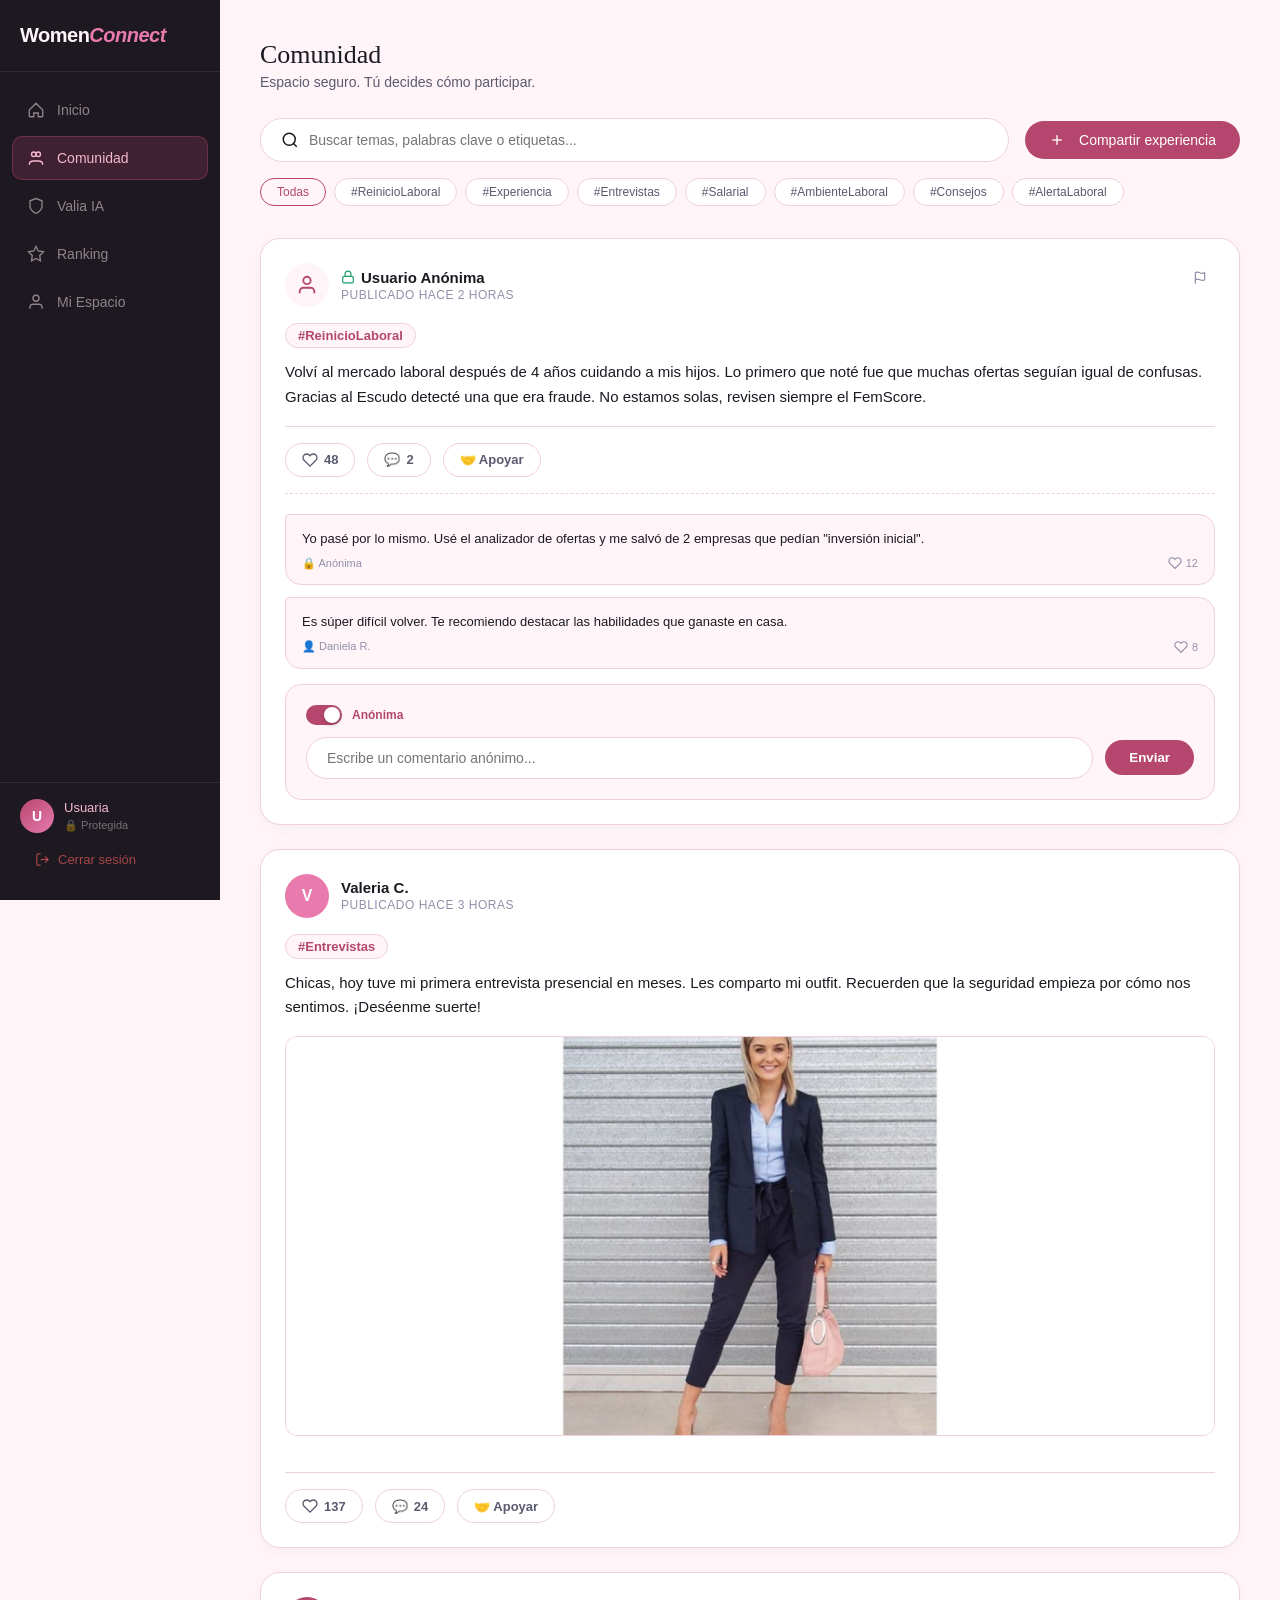
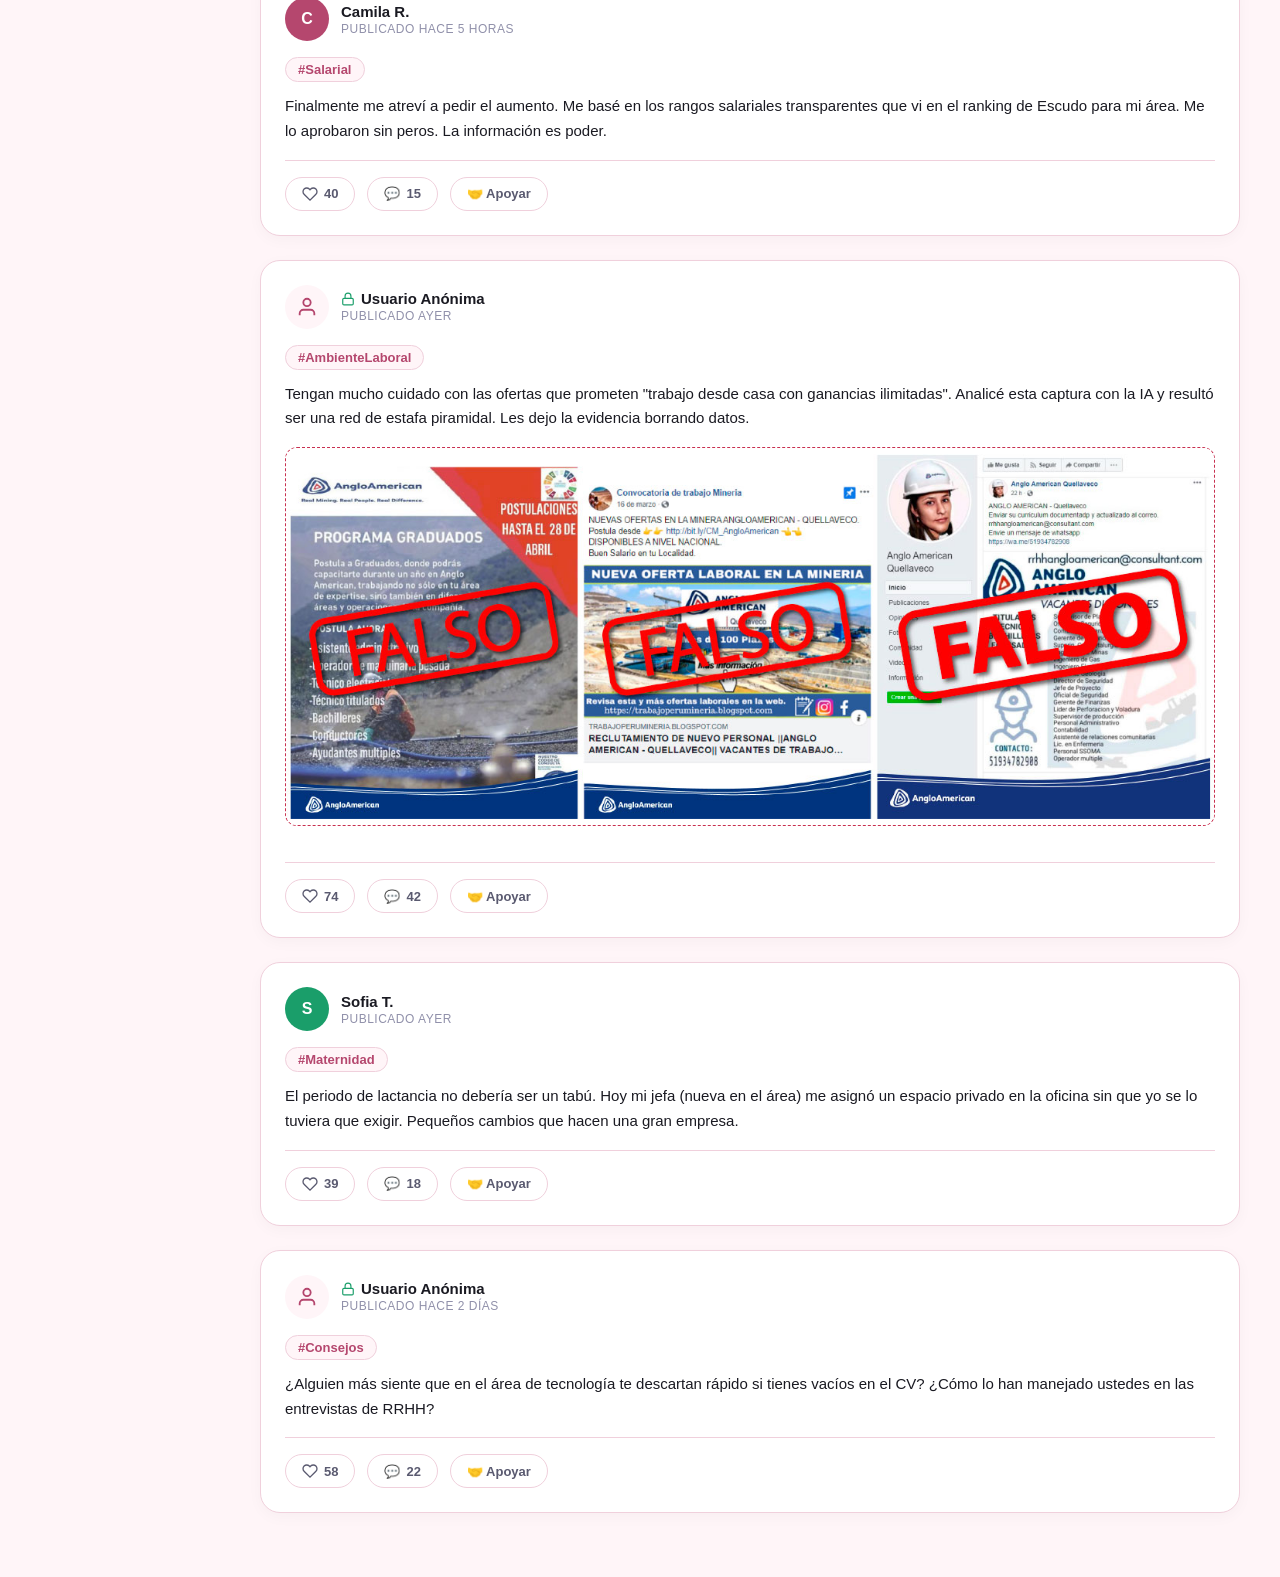
==== commit c046fe21: "Cambios en community y Valia" ====
--- a/community.html
+++ b/community.html
@@ -115,14 +115,15 @@
         </div>
 
         <div class="filter-tags">
-          <button class="ftag active" onclick="filtrarTag(this)">Todas</button>
-          <button class="ftag" onclick="filtrarTag(this)">#ReinicioLaboral</button>
-          <button class="ftag" onclick="filtrarTag(this)">#Experiencia</button>
-          <button class="ftag" onclick="filtrarTag(this)">#Entrevistas</button>
-          <button class="ftag" onclick="filtrarTag(this)">#Salarial</button>
-          <button class="ftag" onclick="filtrarTag(this)">#AmbienteLaboral</button>
-          <button class="ftag" onclick="filtrarTag(this)">#Consejos</button>
-        </div>
+        <button class="ftag active" onclick="filtrarTag(this)">Todas</button>
+        <button class="ftag" onclick="filtrarTag(this)">#ReinicioLaboral</button>
+        <button class="ftag" onclick="filtrarTag(this)">#Experiencia</button>
+        <button class="ftag" onclick="filtrarTag(this)">#Entrevistas</button>
+        <button class="ftag" onclick="filtrarTag(this)">#Salarial</button>
+        <button class="ftag" onclick="filtrarTag(this)">#AmbienteLaboral</button>
+        <button class="ftag" onclick="filtrarTag(this)">#Consejos</button>
+        <button class="ftag" onclick="filtrarTag(this)">#AlertaLaboral</button>
+      </div>
       </div>
 
       <div id="community-feed">
@@ -240,7 +241,21 @@
               <button class="reaction-btn" onclick="abrirModal('modal-apoyo')">🤝 Apoyar</button>
             </div>
           </div>
-          <div class="comments-section" id="comments-2"></div>
+          <div class="comments-section" id="comments-2">
+            <div class="comment-box-nic">
+              <div class="comment-box-header">
+                <label class="switch-sm">
+                  <input type="checkbox" id="anonToggle2" checked onchange="updateToggleText('2')">
+                  <span class="slider-sm"></span>
+                </label>
+                <span id="toggleText2" class="privacy-label-text">Anónima</span>
+              </div>
+              <div class="comment-input-wrapper">
+                <input class="comment-input" id="commentInput2" type="text" placeholder="Escribe un comentario anónimo...">
+                <button class="btn-send-comment" onclick="enviarComentario(this)">Enviar</button>
+              </div>
+            </div>
+            </div>
         </div>
 
         <div class="post-card" id="post-3">
@@ -267,7 +282,21 @@
               <button class="reaction-btn" onclick="abrirModal('modal-apoyo')">🤝 Apoyar</button>
             </div>
           </div>
-          <div class="comments-section" id="comments-3"></div>
+          <div class="comments-section" id="comments-3">
+            <div class="comment-box-nic">
+              <div class="comment-box-header">
+                <label class="switch-sm">
+                  <input type="checkbox" id="anonToggle2" checked onchange="updateToggleText('2')">
+                  <span class="slider-sm"></span>
+                </label>
+                <span id="toggleText2" class="privacy-label-text">Anónima</span>
+              </div>
+              <div class="comment-input-wrapper">
+                <input class="comment-input" id="commentInput2" type="text" placeholder="Escribe un comentario anónimo...">
+                <button class="btn-send-comment" onclick="enviarComentario(this)">Enviar</button>
+              </div>
+            </div>
+          </div>
         </div>
 
         <div class="post-card" id="post-4">
@@ -304,7 +333,21 @@
               <button class="reaction-btn" onclick="abrirModal('modal-apoyo')">🤝 Apoyar</button>
             </div>
           </div>
-          <div class="comments-section" id="comments-4"></div>
+          <div class="comments-section" id="comments-4">
+            <div class="comment-box-nic">
+              <div class="comment-box-header">
+                <label class="switch-sm">
+                  <input type="checkbox" id="anonToggle2" checked onchange="updateToggleText('2')">
+                  <span class="slider-sm"></span>
+                </label>
+                <span id="toggleText2" class="privacy-label-text">Anónima</span>
+              </div>
+              <div class="comment-input-wrapper">
+                <input class="comment-input" id="commentInput2" type="text" placeholder="Escribe un comentario anónimo...">
+                <button class="btn-send-comment" onclick="enviarComentario(this)">Enviar</button>
+              </div>
+            </div>
+          </div>
         </div>
 
         <div class="post-card" id="post-5">
@@ -332,7 +375,21 @@
               <button class="reaction-btn" onclick="abrirModal('modal-apoyo')">🤝 Apoyar</button>
             </div>
           </div>
-          <div class="comments-section" id="comments-5"></div>
+          <div class="comments-section" id="comments-5">
+            <div class="comment-box-nic">
+              <div class="comment-box-header">
+                <label class="switch-sm">
+                  <input type="checkbox" id="anonToggle2" checked onchange="updateToggleText('2')">
+                  <span class="slider-sm"></span>
+                </label>
+                <span id="toggleText2" class="privacy-label-text">Anónima</span>
+              </div>
+              <div class="comment-input-wrapper">
+                <input class="comment-input" id="commentInput2" type="text" placeholder="Escribe un comentario anónimo...">
+                <button class="btn-send-comment" onclick="enviarComentario(this)">Enviar</button>
+              </div>
+            </div>
+            </div>
         </div>
 
         <div class="post-card" id="post-6">
@@ -366,7 +423,21 @@
               <button class="reaction-btn" onclick="abrirModal('modal-apoyo')">🤝 Apoyar</button>
             </div>
           </div>
-          <div class="comments-section" id="comments-6"></div>
+          <div class="comments-section" id="comments-6">
+            <div class="comment-box-nic">
+              <div class="comment-box-header">
+                <label class="switch-sm">
+                  <input type="checkbox" id="anonToggle2" checked onchange="updateToggleText('2')">
+                  <span class="slider-sm"></span>
+                </label>
+                <span id="toggleText2" class="privacy-label-text">Anónima</span>
+              </div>
+              <div class="comment-input-wrapper">
+                <input class="comment-input" id="commentInput2" type="text" placeholder="Escribe un comentario anónimo...">
+                <button class="btn-send-comment" onclick="enviarComentario(this)">Enviar</button>
+              </div>
+            </div>
+            </div>
         </div>
 
       </div>
@@ -383,9 +454,11 @@
       <div class="tag-selector-nic">
         <button class="btn-tag activo-tag" onclick="seleccionarEtiqueta(this)">#ReinicioLaboral</button>
         <button class="btn-tag" onclick="seleccionarEtiqueta(this)">#Maternidad</button>
+        <button class="btn-tag" onclick="seleccionarEtiqueta(this)">#Experiencia</button>
         <button class="btn-tag" onclick="seleccionarEtiqueta(this)">#Salarial</button>
         <button class="btn-tag" onclick="seleccionarEtiqueta(this)">#Consejos</button>
         <button class="btn-tag" onclick="seleccionarEtiqueta(this)">#Entrevistas</button>
+        <button class="btn-tag" onclick="seleccionarEtiqueta(this)">#AlertaLaboral</button>
       </div>
 
       <label class="campo-label-nic">Tu experiencia</label>
